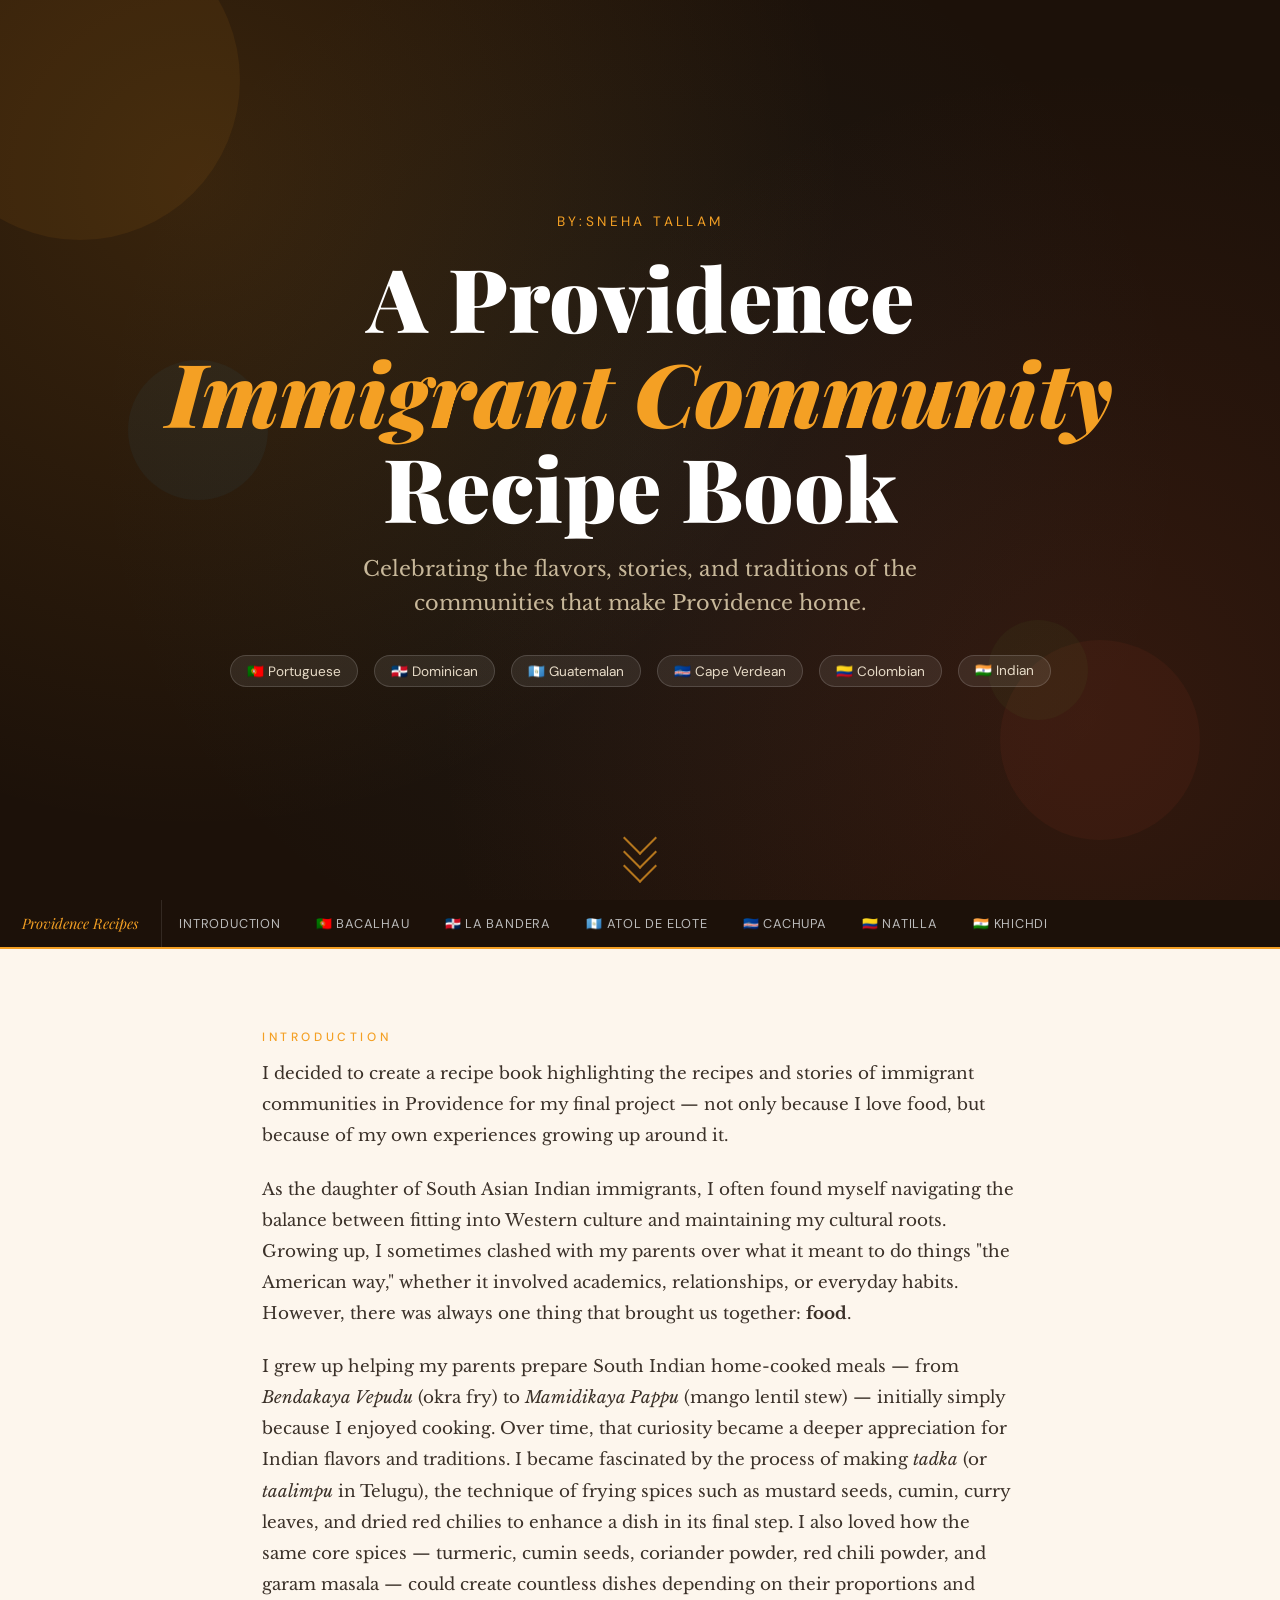
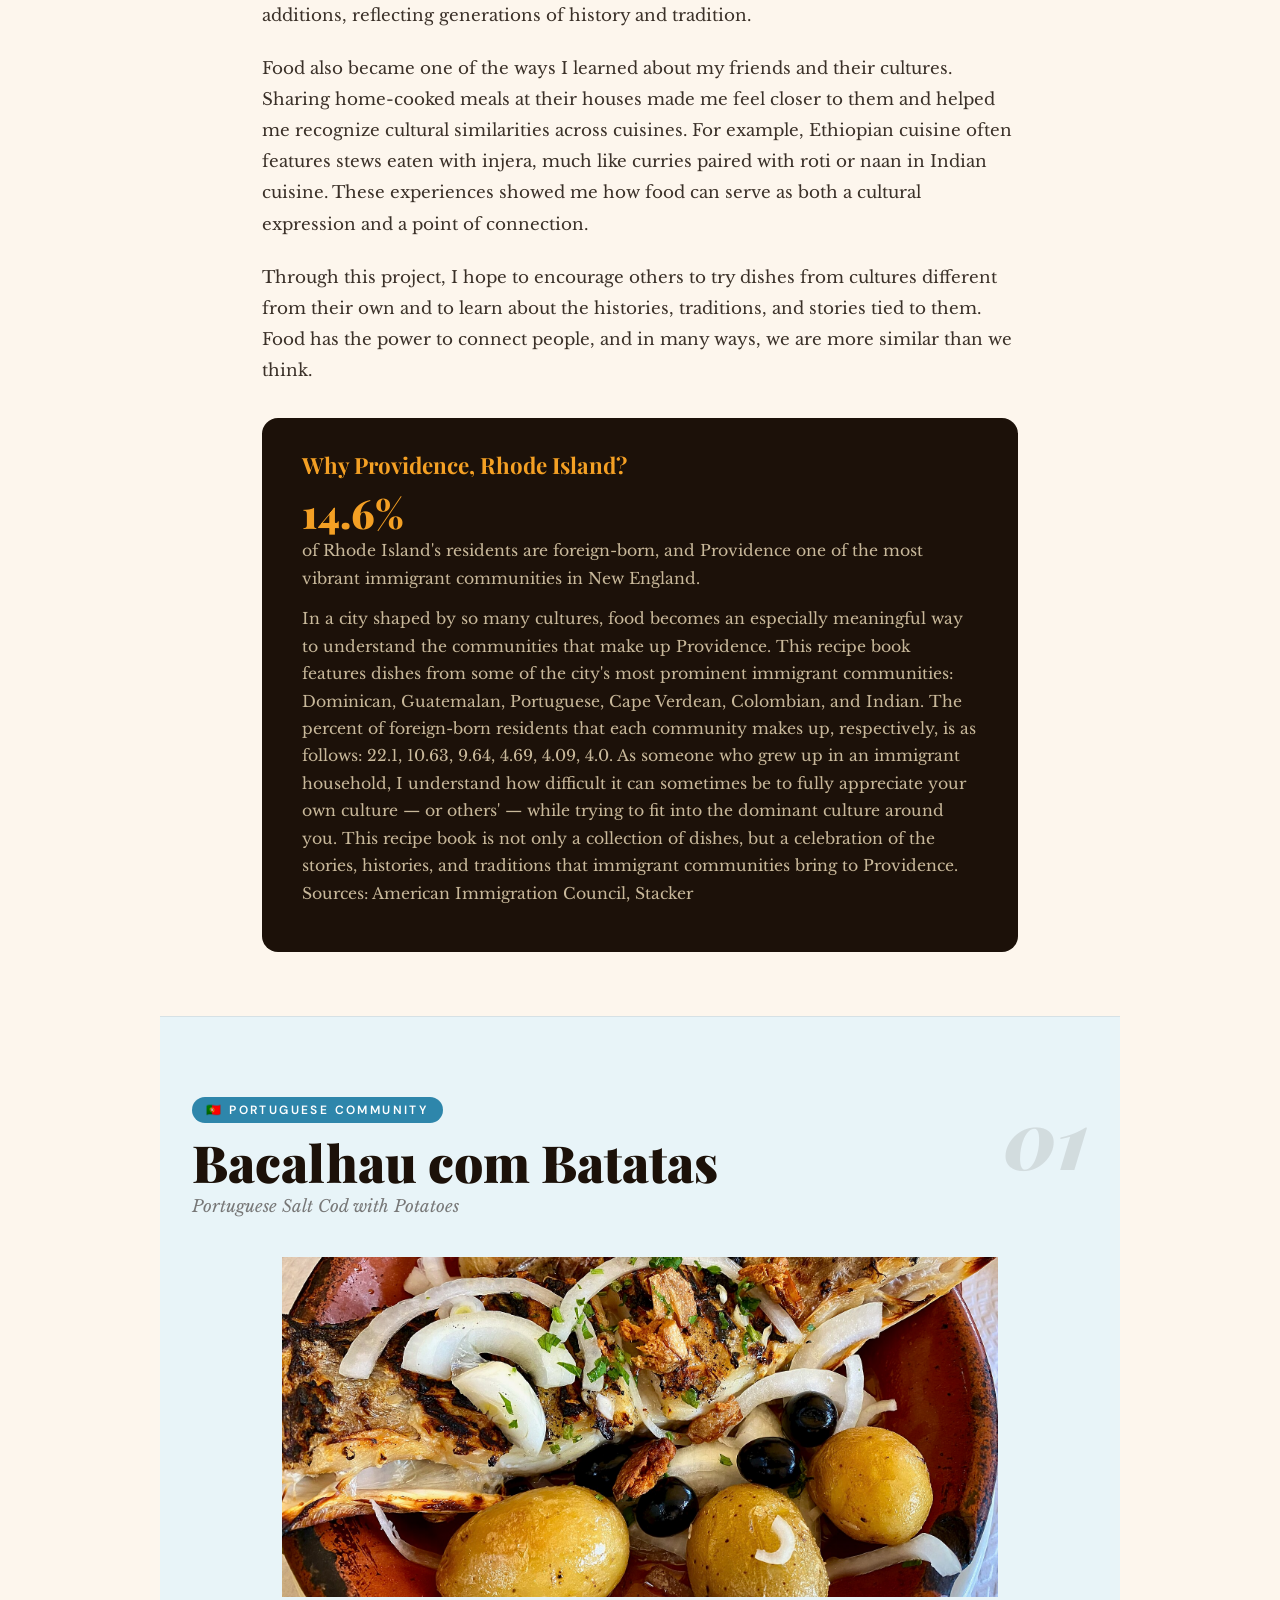
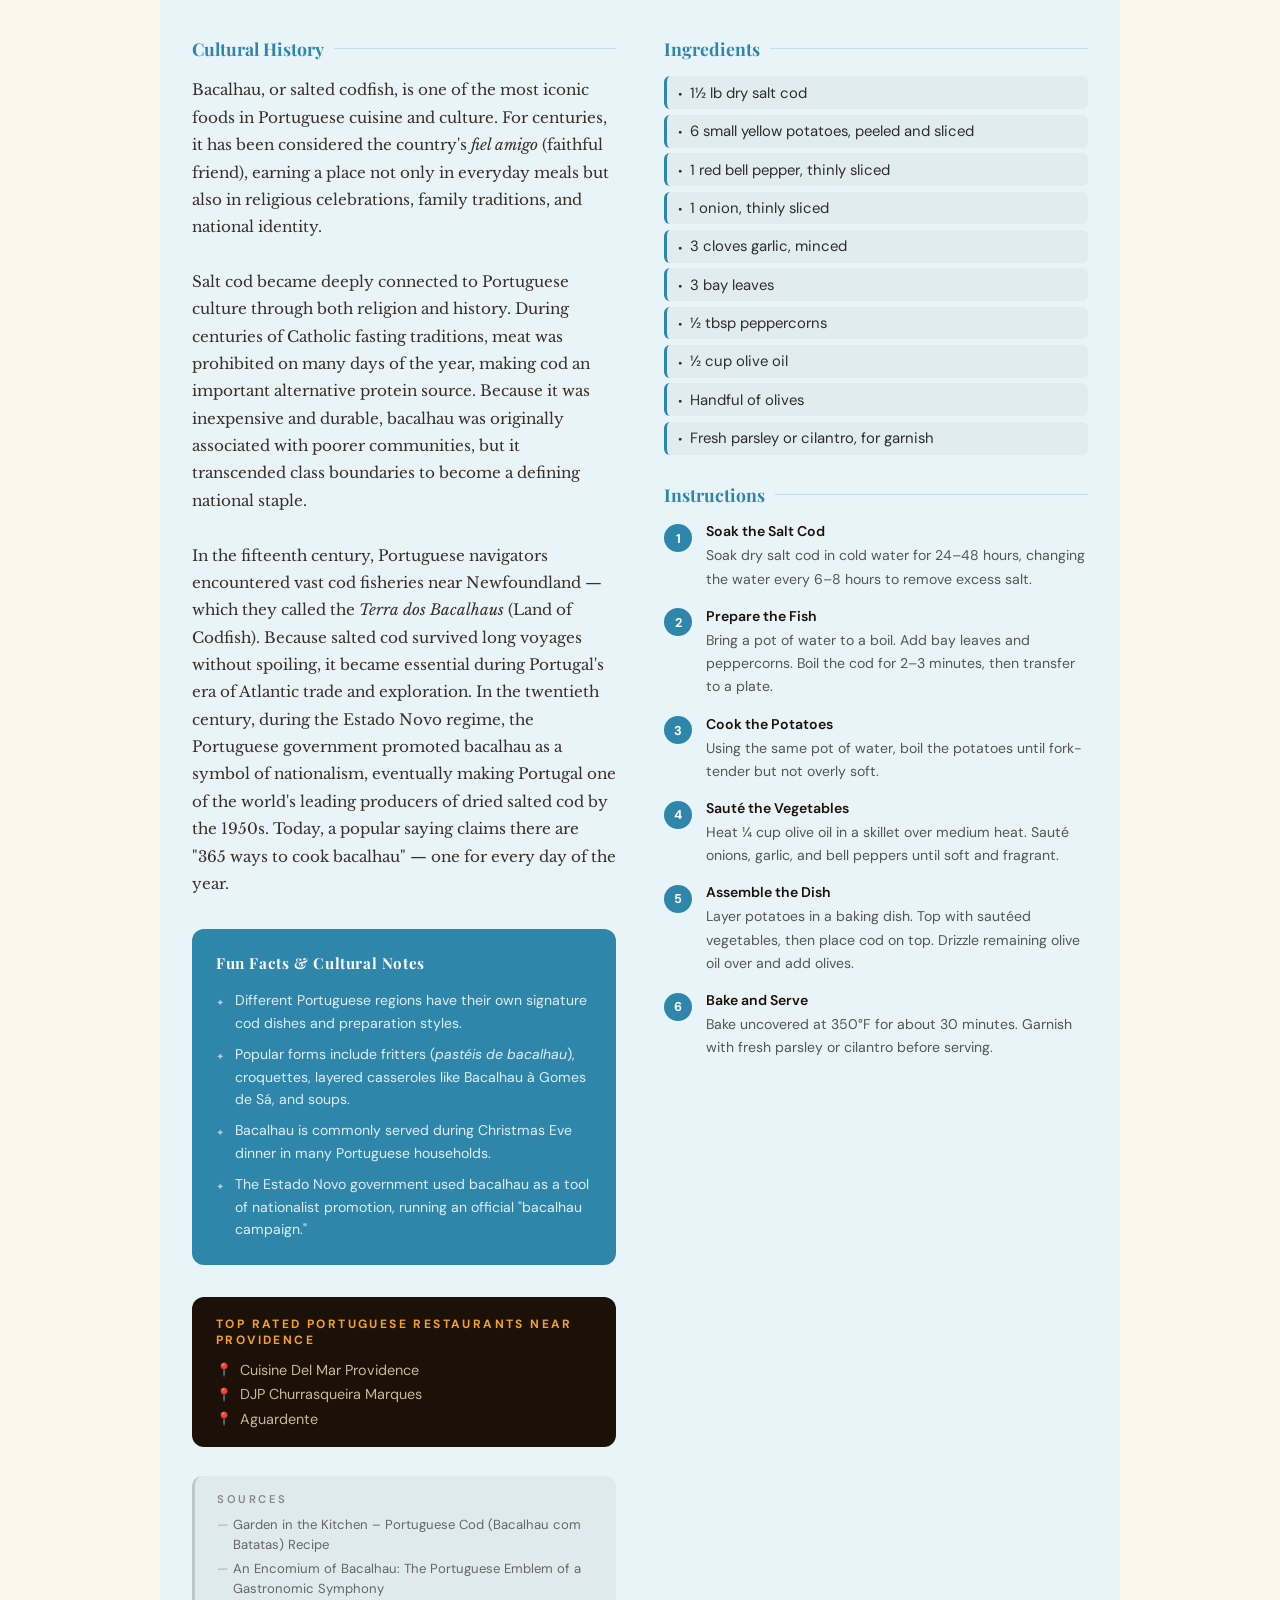
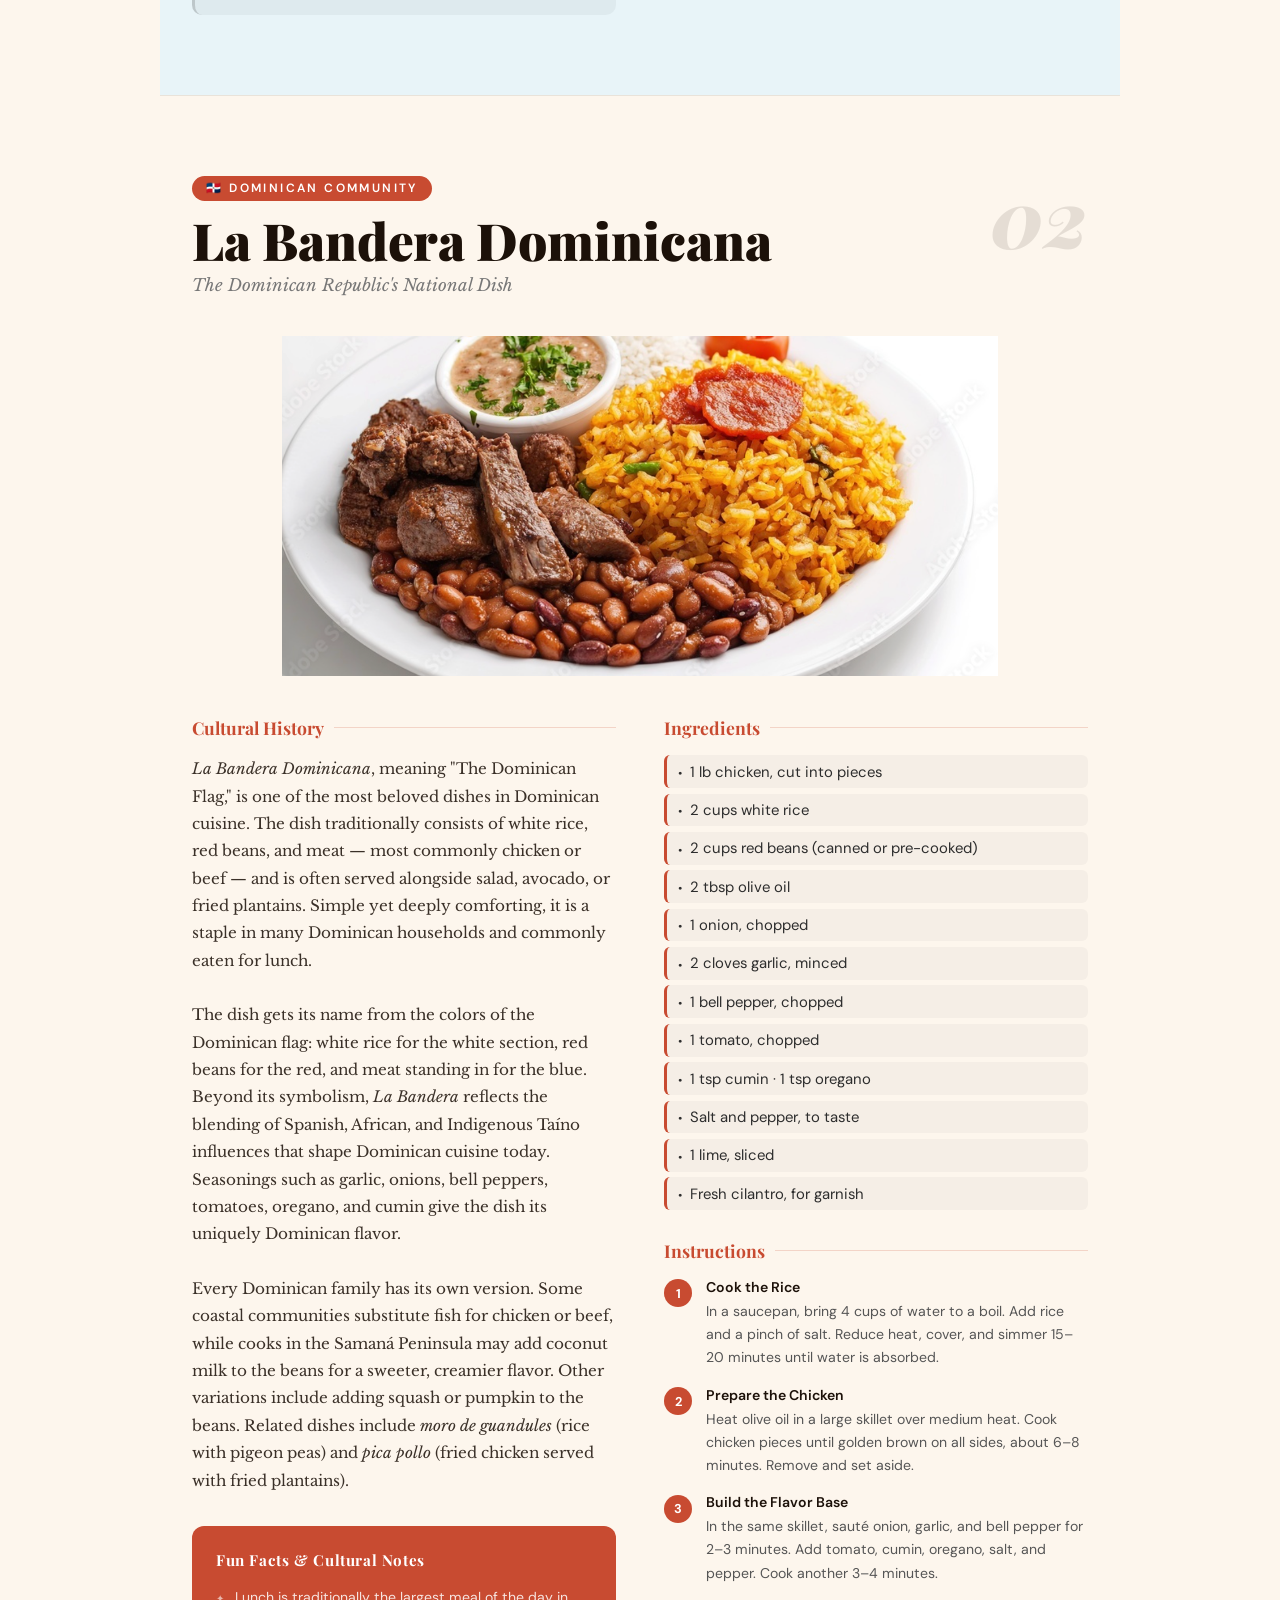
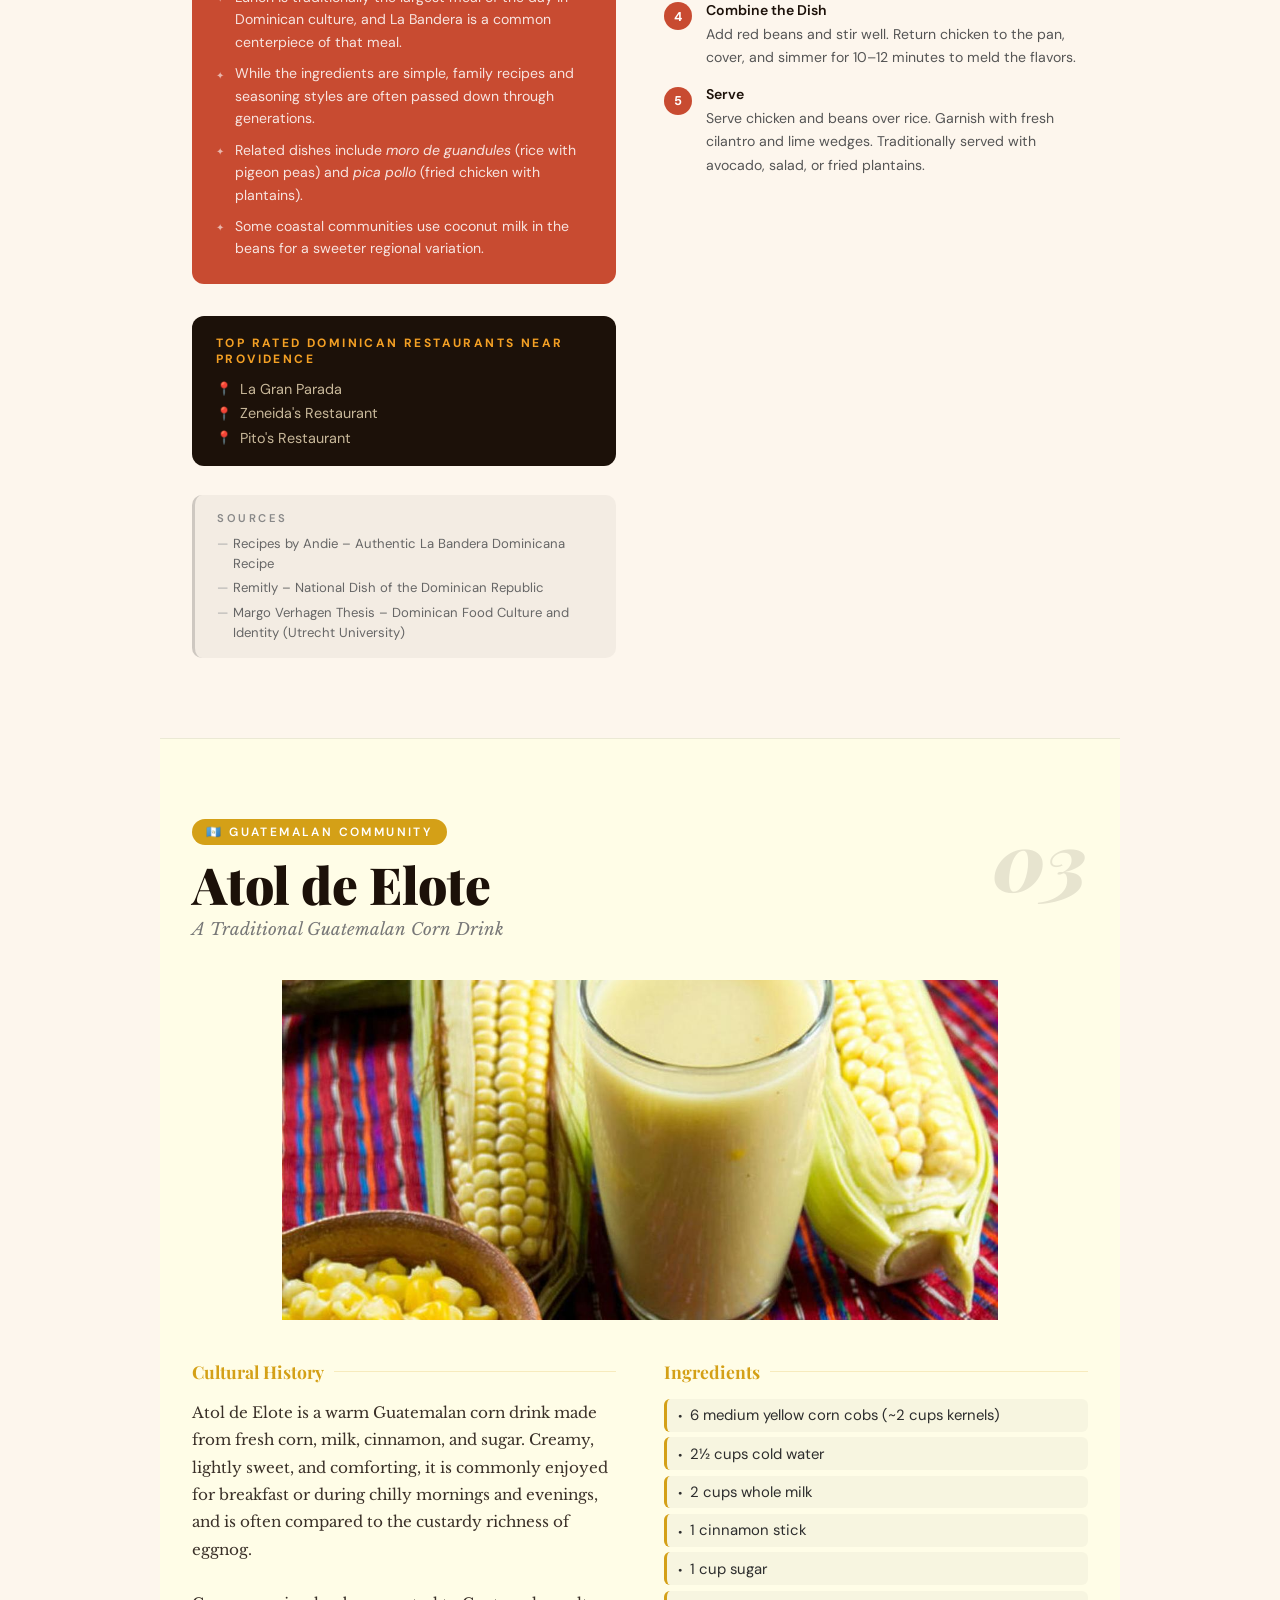
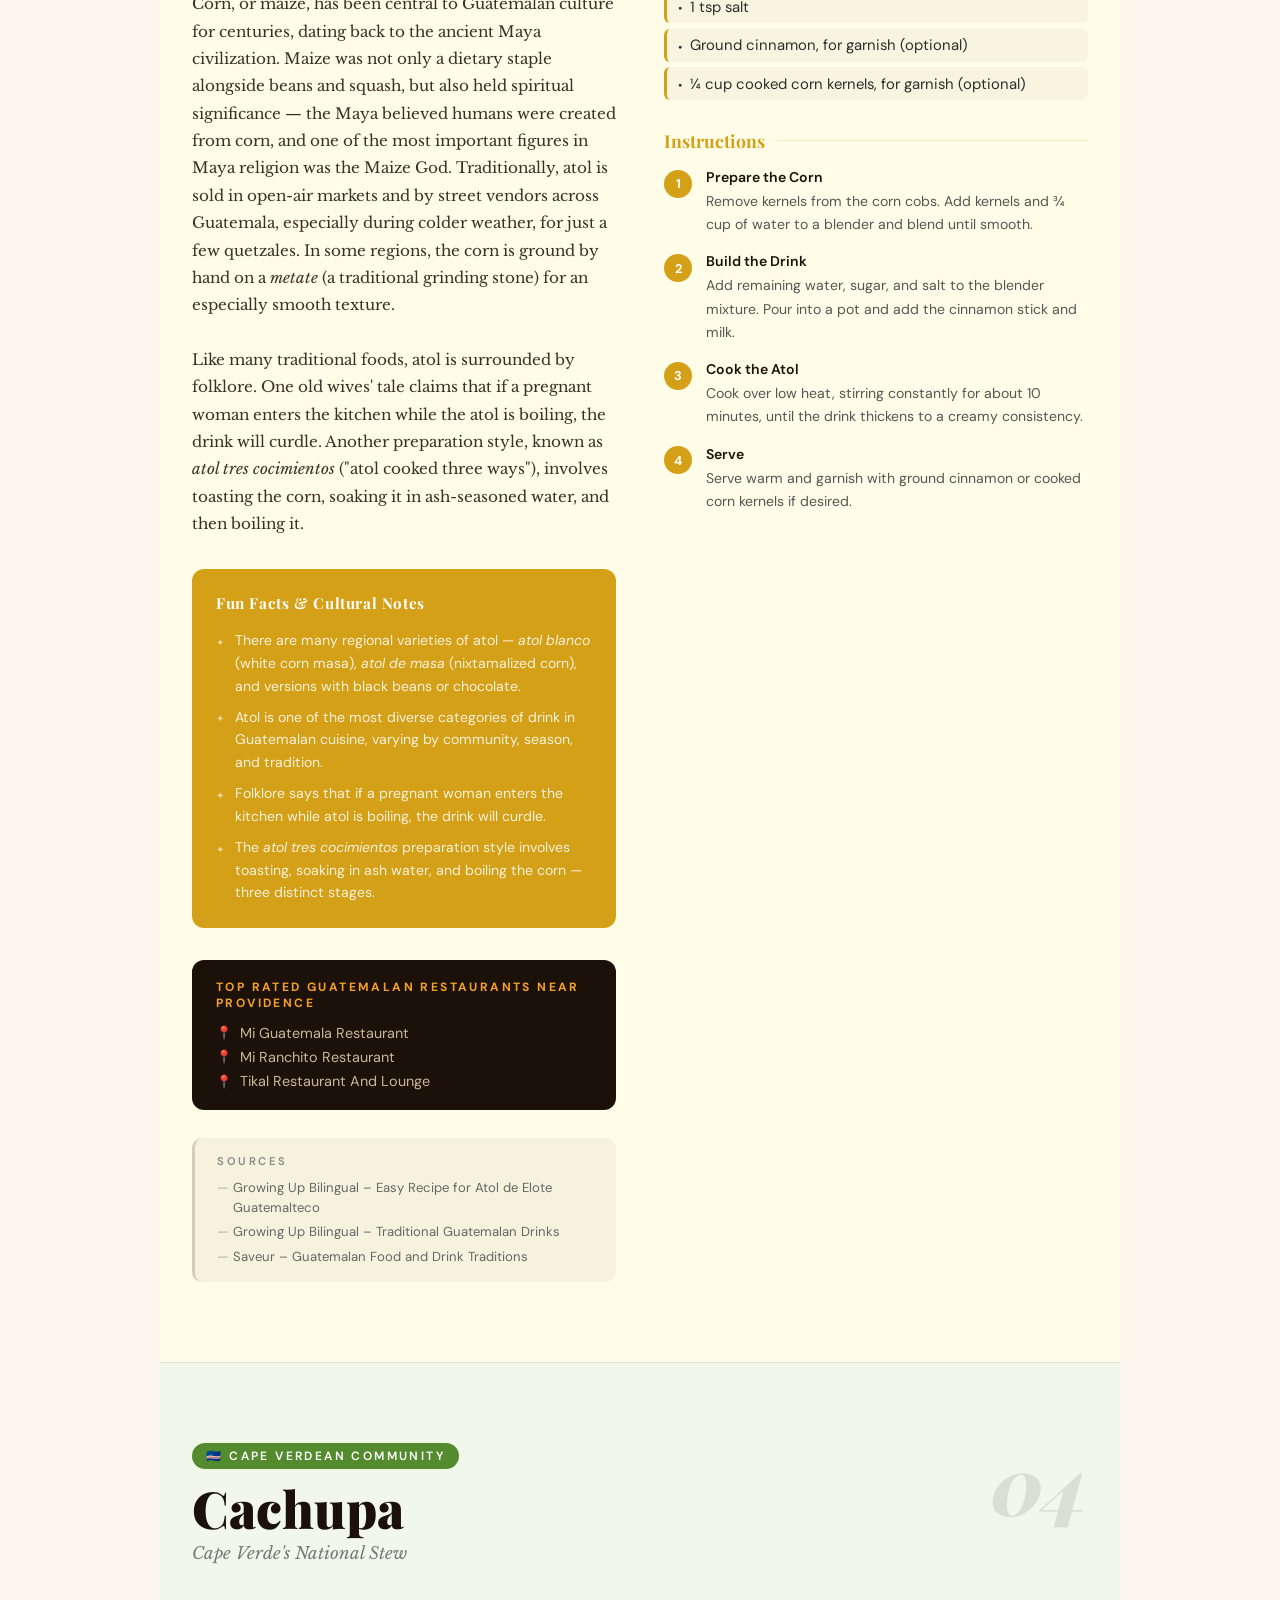
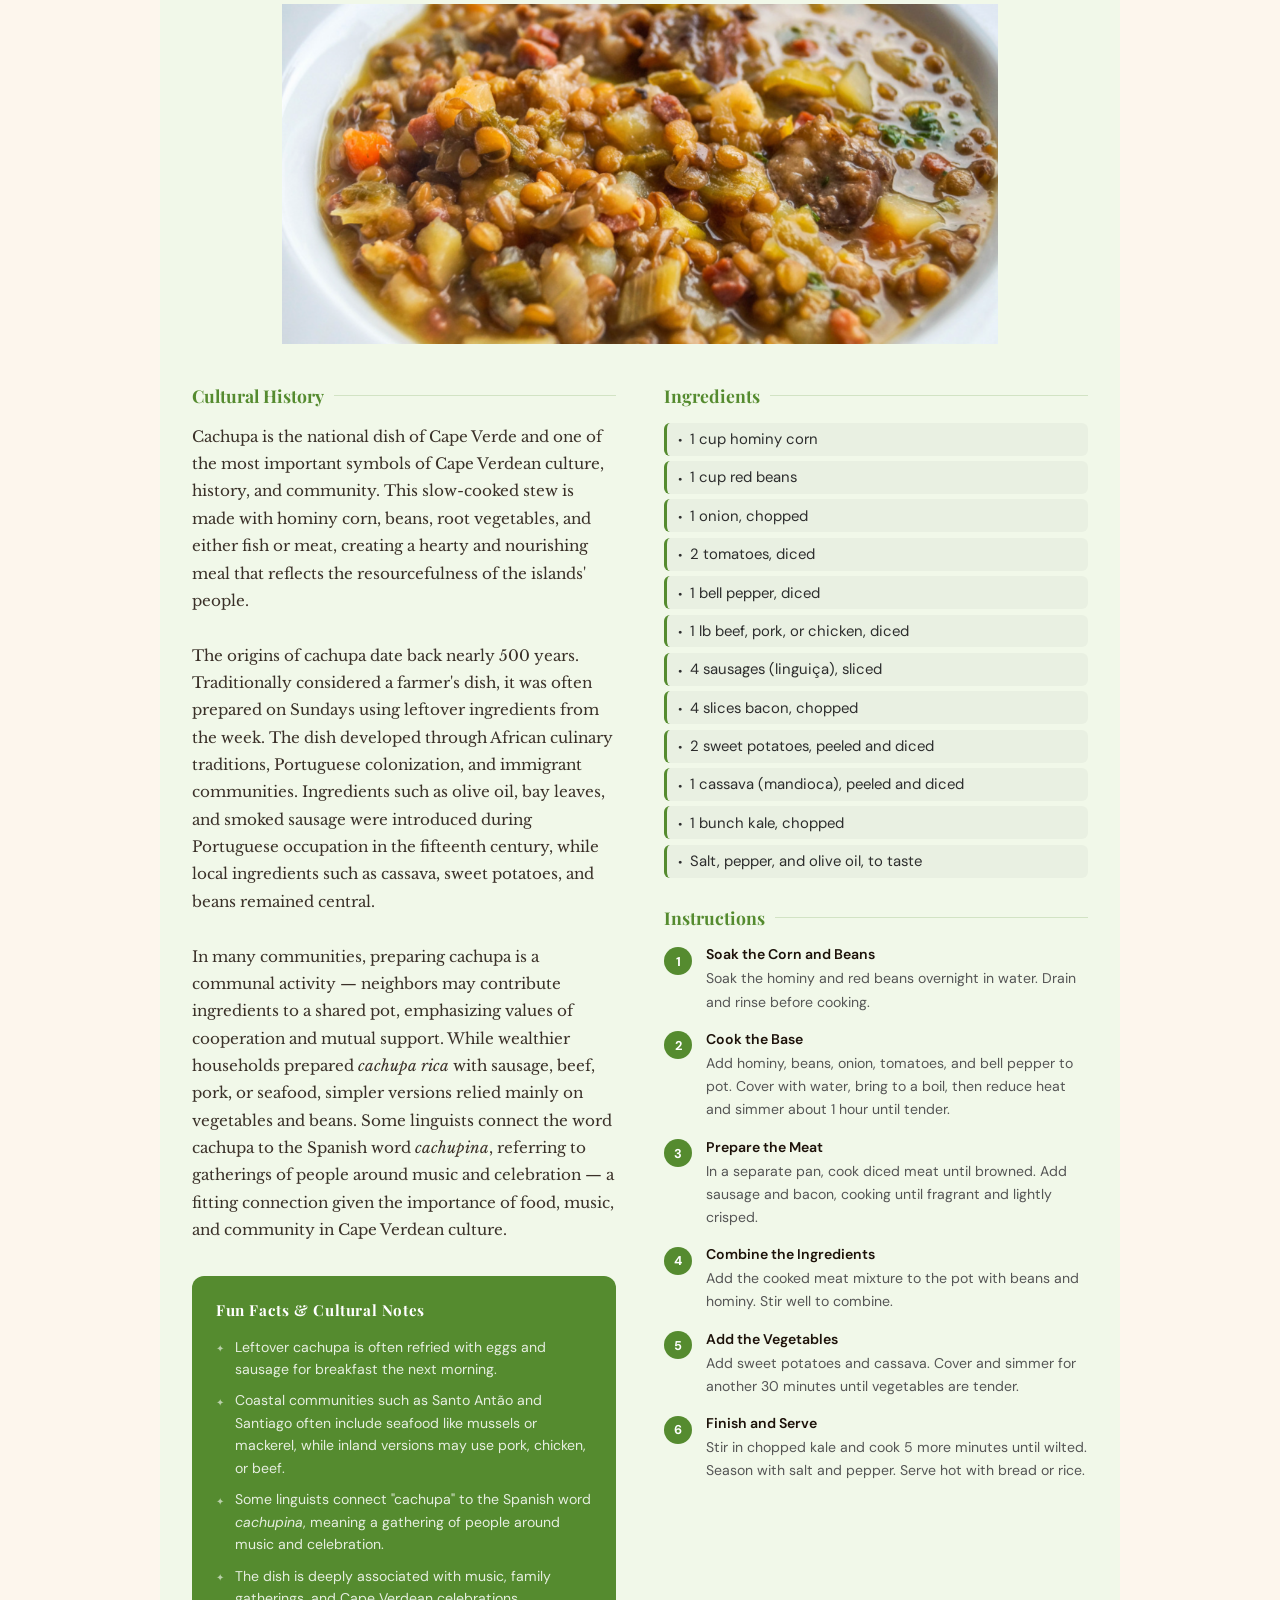
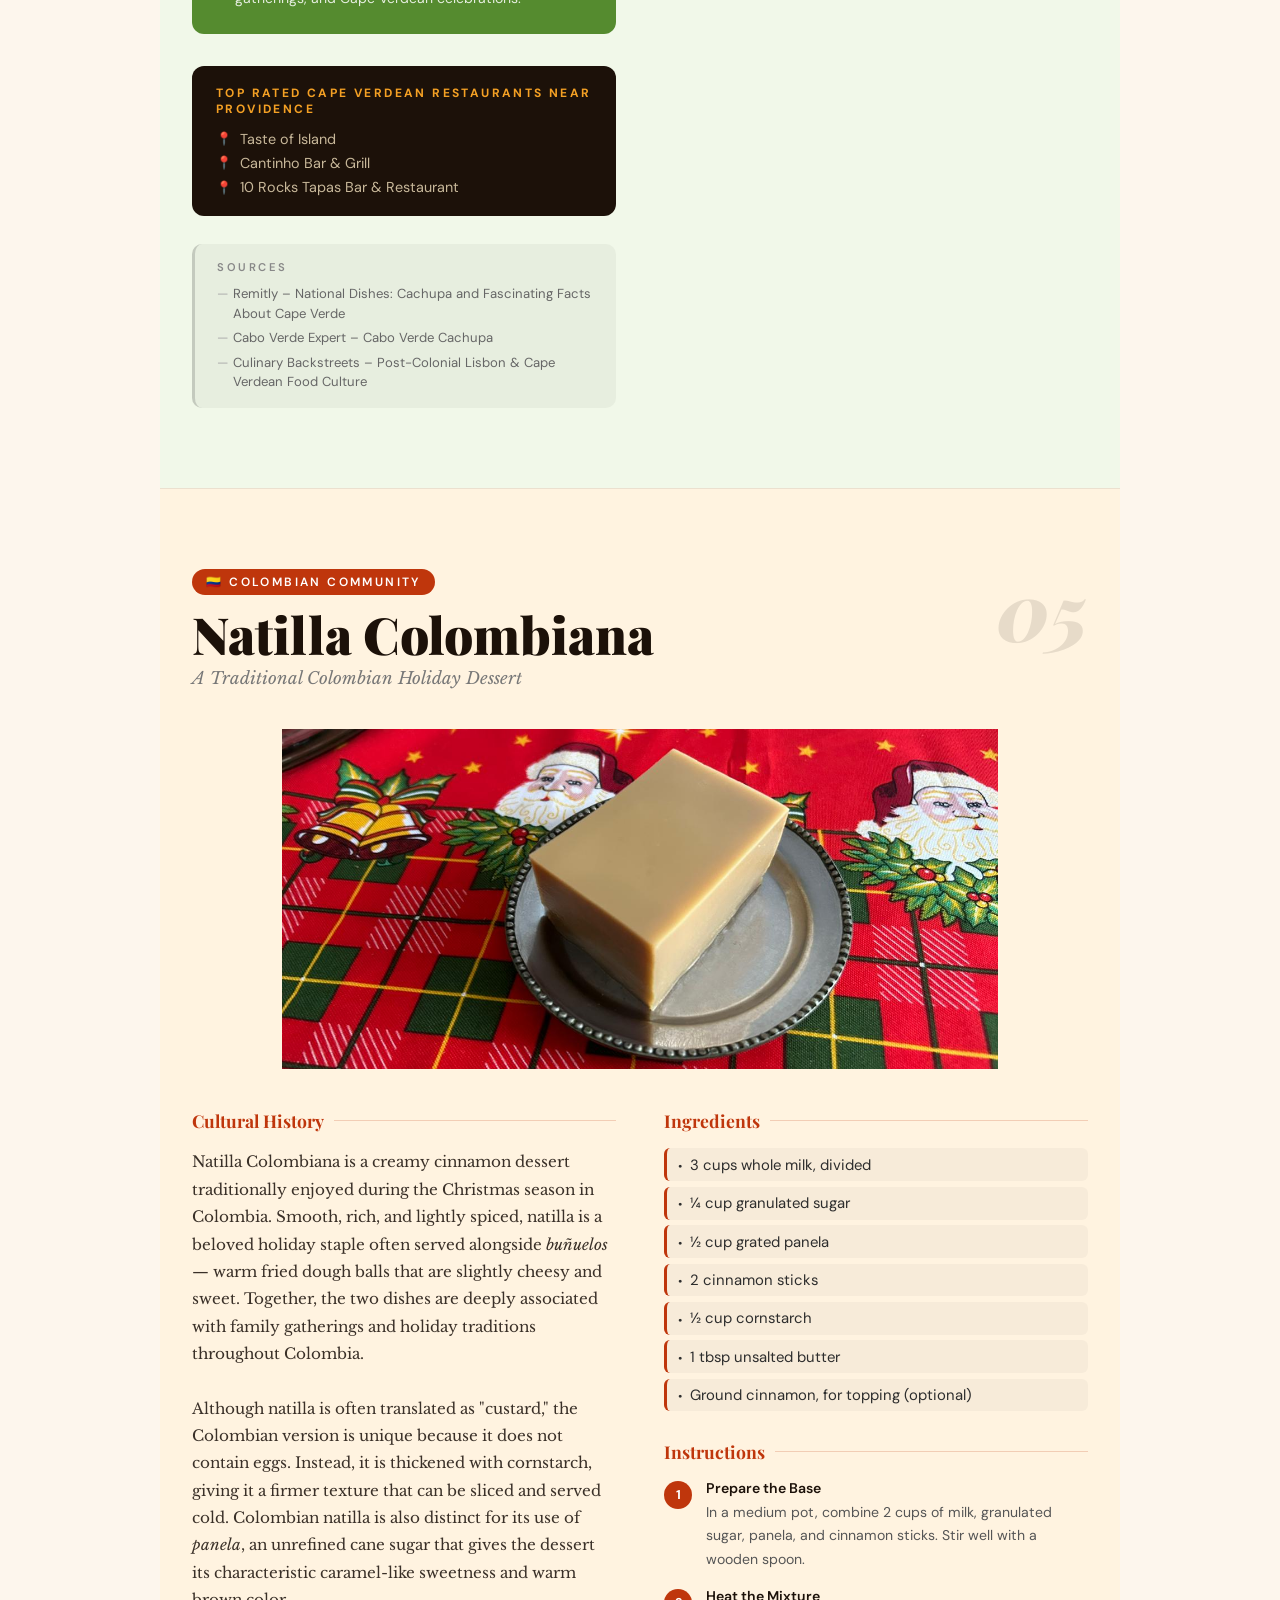
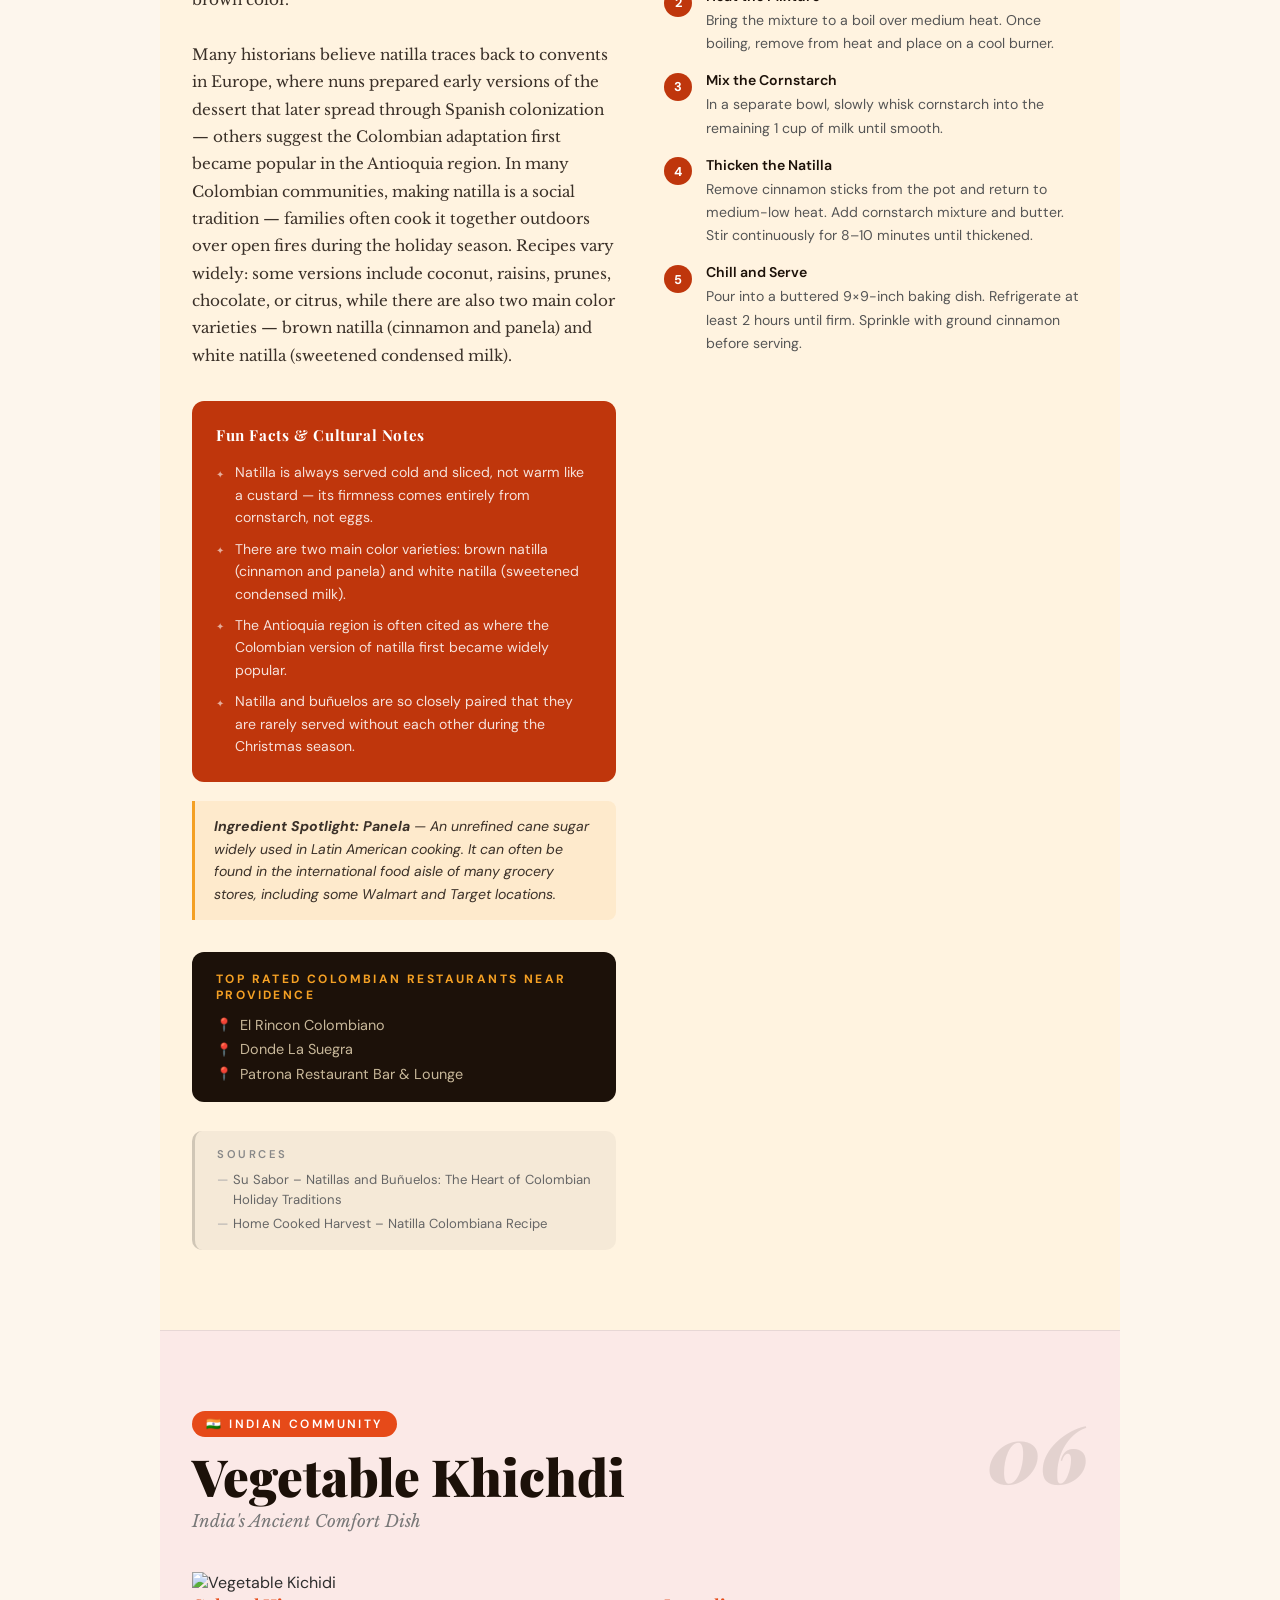
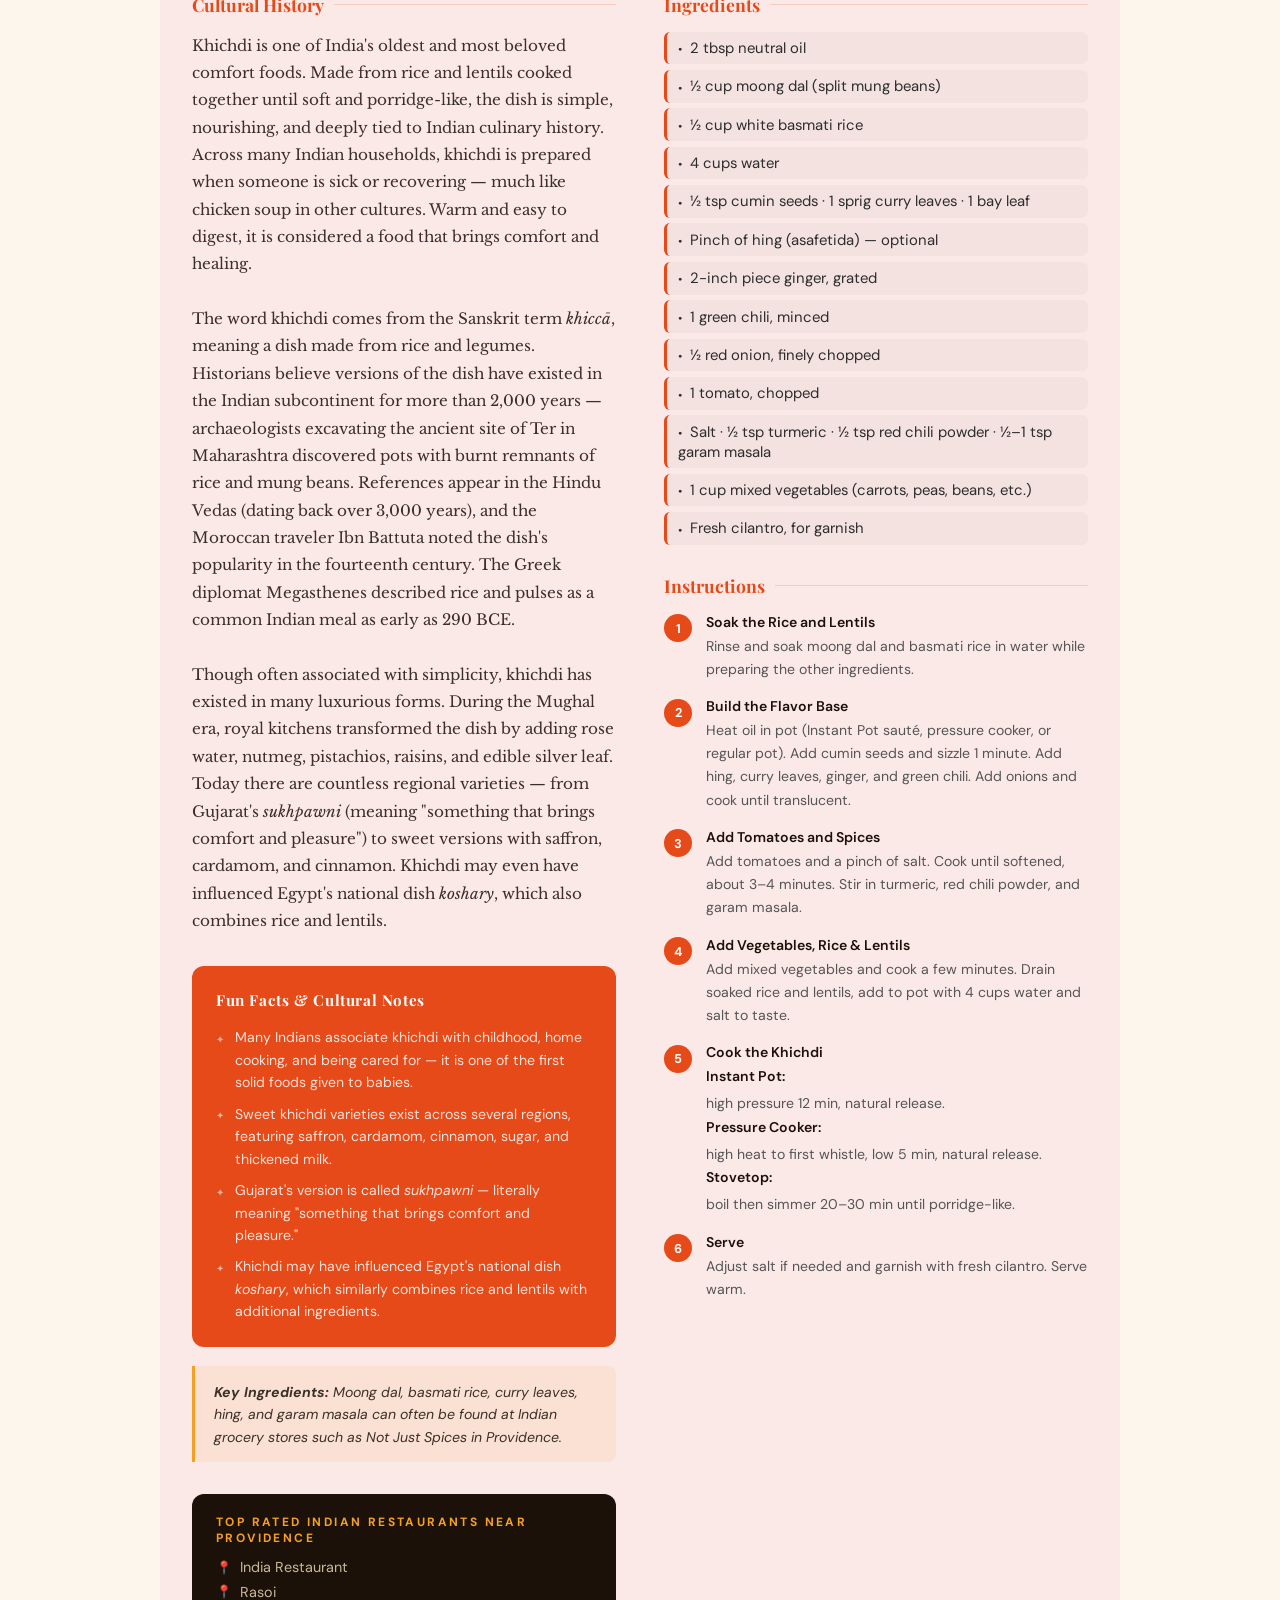
==== recipe_book /index.html @ 8c68168e "index change" ====
<!DOCTYPE html>
<html lang="en">
<head>
<meta charset="UTF-8">
<meta name="viewport" content="width=device-width, initial-scale=1.0">
<title>A Providence Immigrant Community Recipe Book</title>
<link rel="preconnect" href="https://fonts.googleapis.com">
<link rel="preconnect" href="https://fonts.gstatic.com" crossorigin>
<link href="https://fonts.googleapis.com/css2?family=Playfair+Display:ital,wght@0,400;0,700;0,900;1,400;1,700&family=Libre+Baskerville:ital,wght@0,400;0,700;1,400&family=DM+Sans:wght@300;400;500&display=swap" rel="stylesheet">

<style>
:root {
  --saffron:    #F4A024;
  --terra:      #C84B31;
  --teal:       #2E86AB;
  --leaf:       #558B2F;
  --gold:       #E8C547;
  --cream:      #FDF6ED;
  --dark:       #1C1109;
  --charcoal:   #2D2D2D;

  --port-bg:  #E8F4F8; --port-accent: #2E86AB;
  --dom-bg:   #FFF1EC; --dom-accent:  #C84B31;
  --guat-bg:  #FFFDE7; --guat-accent: #D4A017;
  --cape-bg:  #F1F8E9; --cape-accent: #558B2F;
  --col-bg:   #FFF3E0; --col-accent:  #BF360C;
  --ind-bg:   #FBE9E7; --ind-accent:  #E64A19;
}

*, *::before, *::after { box-sizing: border-box; margin: 0; padding: 0; }
html { scroll-behavior: smooth; }
body { font-family: 'DM Sans', sans-serif; background: var(--cream); color: var(--charcoal); overflow-x: hidden; }

/* HERO */
.hero {
  min-height: 100vh;
  background: var(--dark);
  display: flex; flex-direction: column; align-items: center; justify-content: center;
  text-align: center; position: relative; overflow: hidden; padding: 3rem 2rem;
}
.hero-pattern {
  position: absolute; inset: 0;
  background-image:
    radial-gradient(circle at 15% 20%, #F4A02422 0%, transparent 50%),
    radial-gradient(circle at 85% 80%, #C84B3122 0%, transparent 50%),
    radial-gradient(circle at 50% 50%, #2E86AB11 0%, transparent 70%);
}
.hero-orb { position:absolute; border-radius:50%; animation:float 8s ease-in-out infinite; opacity:.07; }
.orb1{width:320px;height:320px;background:var(--saffron);top:-80px;left:-80px;animation-delay:0s;}
.orb2{width:200px;height:200px;background:var(--terra);bottom:60px;right:80px;animation-delay:-3s;}
.orb3{width:140px;height:140px;background:var(--teal);top:40%;left:10%;animation-delay:-6s;}
.orb4{width:100px;height:100px;background:var(--leaf);bottom:20%;right:15%;animation-delay:-2s;}
@keyframes float { 0%,100%{transform:translateY(0) scale(1);} 50%{transform:translateY(-30px) scale(1.05);} }

.hero-eyebrow { font-family:'DM Sans',sans-serif; font-size:.85rem; letter-spacing:.25em; text-transform:uppercase; color:var(--saffron); margin-bottom:1.2rem; opacity:0; animation:fadeUp .8s .2s ease forwards; }
.hero h1 { font-family:'Playfair Display',serif; font-size:clamp(2.8rem,7vw,5.5rem); font-weight:900; line-height:1.08; color:#fff; opacity:0; animation:fadeUp .9s .4s ease forwards; }
.hero h1 em { color:var(--saffron); font-style:italic; }
.hero-subtitle { font-family:'Libre Baskerville',serif; font-size:clamp(1rem,2.2vw,1.3rem); color:#c8b89a; margin-top:1.2rem; max-width:560px; line-height:1.6; opacity:0; animation:fadeUp .9s .6s ease forwards; }
.flags-row { display:flex; gap:1rem; margin-top:2.2rem; flex-wrap:wrap; justify-content:center; opacity:0; animation:fadeUp .9s .8s ease forwards; }
.flag-pill { display:flex; align-items:center; gap:.5rem; background:rgba(255,255,255,.08); border:1px solid rgba(255,255,255,.15); border-radius:100px; padding:.4rem 1rem; font-size:.85rem; color:#e8dcc8; backdrop-filter:blur(6px); cursor:pointer; text-decoration:none; transition:background .2s,border-color .2s,transform .2s; }
.flag-pill:hover { background:rgba(244,160,36,.2); border-color:var(--saffron); transform:translateY(-2px); }
.scroll-cue { position:absolute; bottom:2rem; left:50%; transform:translateX(-50%); opacity:0; animation:fadeIn 1s 1.4s ease forwards; }
.scroll-cue span { display:block; width:24px;height:24px; border-right:2px solid var(--saffron); border-bottom:2px solid var(--saffron); transform:rotate(45deg); margin:-10px auto; animation:scrollPulse 1.4s infinite; }
.scroll-cue span:nth-child(2){animation-delay:.2s;} .scroll-cue span:nth-child(3){animation-delay:.4s;}
@keyframes scrollPulse { 0%{opacity:0;transform:rotate(45deg) translate(-4px,-4px);}50%{opacity:1;}100%{opacity:0;transform:rotate(45deg) translate(4px,4px);} }
@keyframes fadeUp { from{opacity:0;transform:translateY(24px);} to{opacity:1;transform:translateY(0);} }
@keyframes fadeIn { to{opacity:.7;} }

/* NAV */
nav { position:sticky; top:0; z-index:100; background:var(--dark); border-bottom:2px solid var(--saffron); display:flex; align-items:center; overflow-x:auto; scrollbar-width:none; }
nav::-webkit-scrollbar{display:none;}
.nav-logo { font-family:'Playfair Display',serif; font-size:.9rem; color:var(--saffron); padding:.85rem 1.4rem; white-space:nowrap; border-right:1px solid rgba(255,255,255,.1); font-style:italic; }
.nav-links { display:flex; list-style:none; }
.nav-links a { display:block; padding:.85rem 1.1rem; font-size:.8rem; letter-spacing:.06em; text-transform:uppercase; color:#bbb; text-decoration:none; white-space:nowrap; transition:color .2s,background .2s; }
.nav-links a:hover { color:#fff; background:rgba(255,255,255,.06); }
.nav-links a[data-accent="port"]:hover{color:var(--port-accent);}
.nav-links a[data-accent="dom"]:hover{color:var(--dom-accent);}
.nav-links a[data-accent="guat"]:hover{color:var(--guat-accent);}
.nav-links a[data-accent="cape"]:hover{color:var(--cape-accent);}
.nav-links a[data-accent="col"]:hover{color:var(--col-accent);}
.nav-links a[data-accent="ind"]:hover{color:var(--ind-accent);}

/* INTRO */
.intro-section { max-width:820px; margin:0 auto; padding:5rem 2rem 4rem; }
.section-label { font-size:.75rem; letter-spacing:.3em; text-transform:uppercase; color:var(--saffron); font-weight:500; margin-bottom:.8rem; }
.intro-section h2 { font-family:'Playfair Display',serif; font-size:clamp(2rem,4vw,3rem); font-weight:900; color:var(--dark); line-height:1.15; margin-bottom:2rem; }
.intro-section h2 em { color:var(--terra); font-style:italic; }
.intro-body p { font-family:'Libre Baskerville',serif; font-size:1.05rem; line-height:1.85; color:#3a3028; margin-bottom:1.4rem; }
.providence-box { background:var(--dark); color:#e8dcc8; border-radius:16px; padding:2rem 2.5rem; margin-top:2rem; }
.providence-box h3 { font-family:'Playfair Display',serif; font-size:1.4rem; color:var(--saffron); margin-bottom:.8rem; }
.providence-box p { font-family:'Libre Baskerville',serif; font-size:.98rem; line-height:1.75; color:#c8b89a; margin-bottom:.8rem; }
.stat-highlight { display:inline-block; font-family:'Playfair Display',serif; font-size:2.5rem; font-weight:900; color:var(--saffron); line-height:1; }
.communities-strip { display:grid; grid-template-columns:repeat(6,1fr); gap:0; margin:3rem 0 0; border-radius:12px; overflow:hidden; }
.comm-cell { padding:1.2rem .5rem; text-align:center; font-size:.75rem; font-weight:500; letter-spacing:.04em; color:#fff; display:flex; flex-direction:column; align-items:center; gap:.4rem; cursor:pointer; text-decoration:none; transition:transform .2s,filter .2s; }
.comm-cell:hover{transform:scaleY(1.05);filter:brightness(1.1);}
.comm-cell .emoji{font-size:1.6rem;}
.comm-cell:nth-child(1){background:var(--port-accent);}
.comm-cell:nth-child(2){background:var(--dom-accent);}
.comm-cell:nth-child(3){background:var(--guat-accent);}
.comm-cell:nth-child(4){background:var(--cape-accent);}
.comm-cell:nth-child(5){background:var(--col-accent);}
.comm-cell:nth-child(6){background:var(--ind-accent);}

/* RECIPE SECTIONS */
.recipe-section { max-width:960px; margin:0 auto; padding:5rem 2rem; border-top:1px solid rgba(0,0,0,.08); }
.recipe-header { display:grid; grid-template-columns:1fr auto; align-items:start; gap:1rem; margin-bottom:2.5rem; }
.recipe-num { font-family:'Playfair Display',serif; font-size:5rem; font-weight:900; line-height:1; opacity:.1; color:var(--dark); font-style:italic; }
.recipe-flag-badge { font-size:.75rem; letter-spacing:.2em; text-transform:uppercase; font-weight:600; padding:.3rem .9rem; border-radius:100px; color:#fff; display:inline-block; margin-bottom:.7rem; }
.recipe-title { font-family:'Playfair Display',serif; font-size:clamp(2rem,4.5vw,3.2rem); font-weight:900; line-height:1.1; color:var(--dark); }
.recipe-subtitle { font-family:'Libre Baskerville',serif; font-style:italic; font-size:1.05rem; color:#777; margin-top:.4rem; }
.recipe-img-area { width:100%; height:340px; border-radius:16px; overflow:hidden; margin-bottom:2.5rem; position:relative; display:flex; align-items:center; justify-content:center; }
.recipe-img-placeholder { width:100%; height:100%; display:flex; flex-direction:column; align-items:center; justify-content:center; gap:.8rem; }
.recipe-img-placeholder .dish-emoji{font-size:5rem;}
.recipe-img-placeholder .dish-label { font-family:'Playfair Display',serif; font-size:1.1rem; font-style:italic; color:rgba(255,255,255,.6); }
.recipe-body { display:grid; grid-template-columns:1fr 1fr; gap:3rem; align-items:start; }

.history-col h3, .recipe-col h3 { font-family:'Playfair Display',serif; font-size:1.1rem; font-weight:700; color:var(--dark); margin-bottom:1rem; display:flex; align-items:center; gap:.6rem; }
.history-col h3::after, .recipe-col h3::after { content:''; flex:1; height:1px; background:currentColor; opacity:.2; }
.history-text { font-family:'Libre Baskerville',serif; font-size:.95rem; line-height:1.8; color:#3a3028; }

.ingredients-list { list-style:none; display:flex; flex-direction:column; gap:.35rem; margin-bottom:1.8rem; }
.ingredients-list li { font-size:.93rem; padding:.4rem .7rem; border-radius:6px; background:rgba(0,0,0,.03); border-left:3px solid transparent; transition:background .15s; }
.ingredients-list li::before { content:'·'; margin-right:.5rem; font-weight:700; font-size:1.1rem; line-height:0; vertical-align:middle; }

.steps-list { list-style:none; display:flex; flex-direction:column; gap:1rem; }
.step-item { display:grid; grid-template-columns:auto 1fr; gap:.9rem; align-items:start; }
.step-num { width:28px;height:28px; border-radius:50%; display:flex; align-items:center; justify-content:center; font-size:.8rem; font-weight:700; color:#fff; flex-shrink:0; margin-top:.1rem; }
.step-content strong { display:block; font-size:.88rem; font-weight:600; margin-bottom:.25rem; color:var(--dark); }
.step-content p { font-size:.88rem; line-height:1.65; color:#555; }

.facts-box { border-radius:12px; padding:1.5rem; margin-top:2rem; }
.facts-box h4 { font-family:'Playfair Display',serif; font-size:.95rem; font-weight:700; color:#fff; margin-bottom:1rem; letter-spacing:.04em; }
.facts-list { list-style:none; display:flex; flex-direction:column; gap:.55rem; }
.facts-list li { font-size:.88rem; line-height:1.6; color:rgba(255,255,255,.85); padding-left:1.2rem; position:relative; }
.facts-list li::before { content:'✦'; position:absolute; left:0; font-size:.6rem; top:.35rem; opacity:.7; }

.where-box { margin-top:2rem; padding:1.2rem 1.5rem; background:var(--dark); border-radius:12px; }
.where-box h4 { font-size:.75rem; letter-spacing:.2em; text-transform:uppercase; color:var(--saffron); margin-bottom:.8rem; }
.where-list { list-style:none; display:flex; flex-direction:column; gap:.4rem; }
.where-list li { font-size:.9rem; color:#c8b89a; display:flex; align-items:center; gap:.5rem; }
.where-list li::before{content:'📍';font-size:.8rem;}

.extra-note { margin-top:1.2rem; padding:.9rem 1.2rem; background:rgba(244,160,36,.1); border-left:3px solid var(--saffron); border-radius:0 8px 8px 0; font-size:.88rem; color:#3a3028; font-style:italic; line-height:1.6; }

/* SOURCES */
.sources-box { margin-top:1.8rem; padding:1rem 1.4rem; background:rgba(0,0,0,.04); border-radius:10px; border-left:3px solid rgba(0,0,0,.15); }
.sources-box h4 { font-size:.7rem; letter-spacing:.22em; text-transform:uppercase; color:#888; margin-bottom:.6rem; font-weight:600; }
.sources-list { list-style:none; display:flex; flex-direction:column; gap:.3rem; }
.sources-list li { font-size:.82rem; color:#666; line-height:1.5; padding-left:1rem; position:relative; }
.sources-list li::before { content:'—'; position:absolute; left:0; color:#aaa; }

/* FOOTER */
footer { background:var(--dark); color:#8a7a6a; text-align:center; padding:3rem 2rem; }
footer .footer-title { font-family:'Playfair Display',serif; font-size:1.5rem; color:var(--saffron); margin-bottom:.5rem; font-style:italic; }
footer p { font-size:.85rem; line-height:1.7; max-width:480px; margin:0 auto; }
footer .footer-flags { font-size:1.8rem; letter-spacing:.3rem; margin:1.2rem 0; }

/* REVEAL */
.reveal { opacity:0; transform:translateY(40px); transition:opacity .7s ease,transform .7s ease; }
.reveal.visible { opacity:1; transform:none; }

@media(max-width:700px){
  .recipe-body{grid-template-columns:1fr;}
  .communities-strip{grid-template-columns:repeat(3,1fr);}
  .recipe-header{grid-template-columns:1fr;}
  .recipe-num{display:none;}
}
</style>
</head>
<body>

<!-- HERO -->
<section class="hero" id="top">
  <div class="hero-pattern"></div>
  <div class="orb1 hero-orb"></div><div class="orb2 hero-orb"></div>
  <div class="orb3 hero-orb"></div><div class="orb4 hero-orb"></div>
  <p class="hero-eyebrow">By:Sneha Tallam</p>
  <h1>A Providence<br><em>Immigrant Community</em><br>Recipe Book</h1>
  <p class="hero-subtitle">Celebrating the flavors, stories, and traditions of the communities that make Providence home.</p>
  <div class="flags-row">
    <a href="#bacalhau" class="flag-pill">🇵🇹 Portuguese</a>
    <a href="#bandera"  class="flag-pill">🇩🇴 Dominican</a>
    <a href="#atol"     class="flag-pill">🇬🇹 Guatemalan</a>
    <a href="#cachupa"  class="flag-pill">🇨🇻 Cape Verdean</a>
    <a href="#natilla"  class="flag-pill">🇨🇴 Colombian</a>
    <a href="#khichdi"  class="flag-pill">🇮🇳 Indian</a>
  </div>
  <div class="scroll-cue" aria-hidden="true"><span></span><span></span><span></span></div>
</section>

<!-- NAV -->
<nav>
  <div class="nav-logo">Providence Recipes</div>
  <ul class="nav-links">
    <li><a href="#intro">Introduction</a></li>
    <li><a href="#bacalhau" data-accent="port">🇵🇹 Bacalhau</a></li>
    <li><a href="#bandera"  data-accent="dom">🇩🇴 La Bandera</a></li>
    <li><a href="#atol"     data-accent="guat">🇬🇹 Atol de Elote</a></li>
    <li><a href="#cachupa"  data-accent="cape">🇨🇻 Cachupa</a></li>
    <li><a href="#natilla"  data-accent="col">🇨🇴 Natilla</a></li>
    <li><a href="#khichdi"  data-accent="ind">🇮🇳 Khichdi</a></li>
  </ul>
</nav>

<!-- INTRODUCTION -->
<section class="intro-section reveal" id="intro">
  <p class="section-label">Introduction</p>
  <div class="intro-body">
    <p>I decided to create a recipe book highlighting the recipes and stories of immigrant communities in Providence for my final project — not only because I love food, but because of my own experiences growing up around it.</p>
    <p>As the daughter of South Asian Indian immigrants, I often found myself navigating the balance between fitting into Western culture and maintaining my cultural roots. Growing up, I sometimes clashed with my parents over what it meant to do things "the American way," whether it involved academics, relationships, or everyday habits. However, there was always one thing that brought us together: <strong>food</strong>.</p>
    <p>I grew up helping my parents prepare South Indian home-cooked meals — from <em>Bendakaya Vepudu</em> (okra fry) to <em>Mamidikaya Pappu</em> (mango lentil stew) — initially simply because I enjoyed cooking. Over time, that curiosity became a deeper appreciation for Indian flavors and traditions. I became fascinated by the process of making <em>tadka</em> (or <em>taalimpu</em> in Telugu), the technique of frying spices such as mustard seeds, cumin, curry leaves, and dried red chilies to enhance a dish in its final step. I also loved how the same core spices — turmeric, cumin seeds, coriander powder, red chili powder, and garam masala — could create countless dishes depending on their proportions and additions, reflecting generations of history and tradition.</p>
    <p>Food also became one of the ways I learned about my friends and their cultures. Sharing home-cooked meals at their houses made me feel closer to them and helped me recognize cultural similarities across cuisines. For example, Ethiopian cuisine often features stews eaten with injera, much like curries paired with roti or naan in Indian cuisine. These experiences showed me how food can serve as both a cultural expression and a point of connection.</p>
    <p>Through this project, I hope to encourage others to try dishes from cultures different from their own and to learn about the histories, traditions, and stories tied to them. Food has the power to connect people, and in many ways, we are more similar than we think.</p>
    <div class="providence-box">
      <h3>Why Providence, Rhode Island?</h3>
      <p><span class="stat-highlight">14.6%</span><br>of Rhode Island's residents are foreign-born, and Providence one of the most vibrant immigrant communities in New England.</p>
      <p>In a city shaped by so many cultures, food becomes an especially meaningful way to understand the communities that make up Providence. This recipe book features dishes from some of the city's most prominent immigrant communities: Dominican, Guatemalan, Portuguese, Cape Verdean, Colombian, and Indian. The percent of foreign-born residents that each community makes up, respectively, is as follows: 22.1, 10.63, 9.64, 4.69, 4.09, 4.0. 
        As someone who grew up in an immigrant household, I understand how difficult it can sometimes be to fully appreciate your own culture — or others' — while trying to fit into the dominant culture around you. This recipe book is not only a collection of dishes, but a celebration of the stories, histories, and traditions that immigrant communities bring to Providence.
        
        Sources: American Immigration Council, Stacker 
      </p>
</section>

<!-- RECIPE 1 · BACALHAU -->
<section class="recipe-section reveal" id="bacalhau" style="background:var(--port-bg);">
  <div class="recipe-header">
    <div>
      <span class="recipe-flag-badge" style="background:var(--port-accent);">🇵🇹 Portuguese Community</span>
      <h2 class="recipe-title">Bacalhau com Batatas</h2>
      <p class="recipe-subtitle">Portuguese Salt Cod with Potatoes</p>
    </div>
    <div class="recipe-num">01</div>
  </div>
  <div class="recipe-img-area">
    <img src="images/Bacalhau.jpg" alt="Bacalhau com Batatas" style="width: 80%; height:100%; object-fit:cover;">
  </div>
  <div class="recipe-body">
    <div class="history-col">
      <h3 style="color:var(--port-accent);">Cultural History</h3>
      <p class="history-text">Bacalhau, or salted codfish, is one of the most iconic foods in Portuguese cuisine and culture. For centuries, it has been considered the country's <em>fiel amigo</em> (faithful friend), earning a place not only in everyday meals but also in religious celebrations, family traditions, and national identity.<br><br>
      Salt cod became deeply connected to Portuguese culture through both religion and history. During centuries of Catholic fasting traditions, meat was prohibited on many days of the year, making cod an important alternative protein source. Because it was inexpensive and durable, bacalhau was originally associated with poorer communities, but it transcended class boundaries to become a defining national staple.<br><br>
      In the fifteenth century, Portuguese navigators encountered vast cod fisheries near Newfoundland — which they called the <em>Terra dos Bacalhaus</em> (Land of Codfish). Because salted cod survived long voyages without spoiling, it became essential during Portugal's era of Atlantic trade and exploration. In the twentieth century, during the Estado Novo regime, the Portuguese government promoted bacalhau as a symbol of nationalism, eventually making Portugal one of the world's leading producers of dried salted cod by the 1950s. Today, a popular saying claims there are "365 ways to cook bacalhau" — one for every day of the year.</p>

      <div class="facts-box" style="background:var(--port-accent);">
        <h4>Fun Facts & Cultural Notes</h4>
        <ul class="facts-list">
          <li>Different Portuguese regions have their own signature cod dishes and preparation styles.</li>
          <li>Popular forms include fritters (<em>pastéis de bacalhau</em>), croquettes, layered casseroles like Bacalhau à Gomes de Sá, and soups.</li>
          <li>Bacalhau is commonly served during Christmas Eve dinner in many Portuguese households.</li>
          <li>The Estado Novo government used bacalhau as a tool of nationalist promotion, running an official "bacalhau campaign."</li>
        </ul>
      </div>

      <div class="where-box">
        <h4>Top rated Portuguese restaurants near Providence</h4>
        <ul class="where-list">
          <li>Cuisine Del Mar Providence</li>
          <li>DJP Churrasqueira Marques</li>
          <li>Aguardente</li>
        </ul>
      </div>

      <div class="sources-box">
        <h4>Sources</h4>
        <ul class="sources-list">
          <li>Garden in the Kitchen – Portuguese Cod (Bacalhau com Batatas) Recipe</li>
          <li>An Encomium of Bacalhau: The Portuguese Emblem of a Gastronomic Symphony</li>
        </ul>
      </div>
    </div>

    <div class="recipe-col">
      <h3 style="color:var(--port-accent);">Ingredients</h3>
      <ul class="ingredients-list">
        <li style="border-left-color:var(--port-accent);">1½ lb dry salt cod</li>
        <li style="border-left-color:var(--port-accent);">6 small yellow potatoes, peeled and sliced</li>
        <li style="border-left-color:var(--port-accent);">1 red bell pepper, thinly sliced</li>
        <li style="border-left-color:var(--port-accent);">1 onion, thinly sliced</li>
        <li style="border-left-color:var(--port-accent);">3 cloves garlic, minced</li>
        <li style="border-left-color:var(--port-accent);">3 bay leaves</li>
        <li style="border-left-color:var(--port-accent);">½ tbsp peppercorns</li>
        <li style="border-left-color:var(--port-accent);">½ cup olive oil</li>
        <li style="border-left-color:var(--port-accent);">Handful of olives</li>
        <li style="border-left-color:var(--port-accent);">Fresh parsley or cilantro, for garnish</li>
      </ul>
      <h3 style="color:var(--port-accent);">Instructions</h3>
      <ol class="steps-list">
        <li class="step-item"><span class="step-num" style="background:var(--port-accent);">1</span><div class="step-content"><strong>Soak the Salt Cod</strong><p>Soak dry salt cod in cold water for 24–48 hours, changing the water every 6–8 hours to remove excess salt.</p></div></li>
        <li class="step-item"><span class="step-num" style="background:var(--port-accent);">2</span><div class="step-content"><strong>Prepare the Fish</strong><p>Bring a pot of water to a boil. Add bay leaves and peppercorns. Boil the cod for 2–3 minutes, then transfer to a plate.</p></div></li>
        <li class="step-item"><span class="step-num" style="background:var(--port-accent);">3</span><div class="step-content"><strong>Cook the Potatoes</strong><p>Using the same pot of water, boil the potatoes until fork-tender but not overly soft.</p></div></li>
        <li class="step-item"><span class="step-num" style="background:var(--port-accent);">4</span><div class="step-content"><strong>Sauté the Vegetables</strong><p>Heat ¼ cup olive oil in a skillet over medium heat. Sauté onions, garlic, and bell peppers until soft and fragrant.</p></div></li>
        <li class="step-item"><span class="step-num" style="background:var(--port-accent);">5</span><div class="step-content"><strong>Assemble the Dish</strong><p>Layer potatoes in a baking dish. Top with sautéed vegetables, then place cod on top. Drizzle remaining olive oil over and add olives.</p></div></li>
        <li class="step-item"><span class="step-num" style="background:var(--port-accent);">6</span><div class="step-content"><strong>Bake and Serve</strong><p>Bake uncovered at 350°F for about 30 minutes. Garnish with fresh parsley or cilantro before serving.</p></div></li>
      </ol>
    </div>
  </div>
</section>

<!-- RECIPE 2 · LA BANDERA -->
<section class="recipe-section reveal" id="bandera">
  <div class="recipe-header">
    <div>
      <span class="recipe-flag-badge" style="background:var(--dom-accent);">🇩🇴 Dominican Community</span>
      <h2 class="recipe-title">La Bandera Dominicana</h2>
      <p class="recipe-subtitle">The Dominican Republic's National Dish</p>
    </div>
    <div class="recipe-num">02</div>
  </div>
  <div class="recipe-img-area">
    <img src="images/la_bandera.jpg.png" alt="La Bandera" style="width: 80%; height:100%; object-fit:cover;">
  </div>
  <div class="recipe-body">
    <div class="history-col">
      <h3 style="color:var(--dom-accent);">Cultural History</h3>
      <p class="history-text"><em>La Bandera Dominicana</em>, meaning "The Dominican Flag," is one of the most beloved dishes in Dominican cuisine. The dish traditionally consists of white rice, red beans, and meat — most commonly chicken or beef — and is often served alongside salad, avocado, or fried plantains. Simple yet deeply comforting, it is a staple in many Dominican households and commonly eaten for lunch.<br><br>
      The dish gets its name from the colors of the Dominican flag: white rice for the white section, red beans for the red, and meat standing in for the blue. Beyond its symbolism, <em>La Bandera</em> reflects the blending of Spanish, African, and Indigenous Taíno influences that shape Dominican cuisine today. Seasonings such as garlic, onions, bell peppers, tomatoes, oregano, and cumin give the dish its uniquely Dominican flavor.<br><br>
      Every Dominican family has its own version. Some coastal communities substitute fish for chicken or beef, while cooks in the Samaná Peninsula may add coconut milk to the beans for a sweeter, creamier flavor. Other variations include adding squash or pumpkin to the beans. Related dishes include <em>moro de guandules</em> (rice with pigeon peas) and <em>pica pollo</em> (fried chicken served with fried plantains).</p>

      <div class="facts-box" style="background:var(--dom-accent);">
        <h4>Fun Facts & Cultural Notes</h4>
        <ul class="facts-list">
          <li>Lunch is traditionally the largest meal of the day in Dominican culture, and La Bandera is a common centerpiece of that meal.</li>
          <li>While the ingredients are simple, family recipes and seasoning styles are often passed down through generations.</li>
          <li>Related dishes include <em>moro de guandules</em> (rice with pigeon peas) and <em>pica pollo</em> (fried chicken with plantains).</li>
          <li>Some coastal communities use coconut milk in the beans for a sweeter regional variation.</li>
        </ul>
      </div>

      <div class="where-box">
        <h4>Top rated Dominican restaurants near Providence</h4>
        <ul class="where-list">
          <li>La Gran Parada</li>
          <li>Zeneida's Restaurant</li>
          <li>Pito's Restaurant</li>
        </ul>
      </div>

      <div class="sources-box">
        <h4>Sources</h4>
        <ul class="sources-list">
          <li>Recipes by Andie – Authentic La Bandera Dominicana Recipe</li>
          <li>Remitly – National Dish of the Dominican Republic</li>
          <li>Margo Verhagen Thesis – Dominican Food Culture and Identity (Utrecht University)</li>
        </ul>
      </div>
    </div>

    <div class="recipe-col">
      <h3 style="color:var(--dom-accent);">Ingredients</h3>
      <ul class="ingredients-list">
        <li style="border-left-color:var(--dom-accent);">1 lb chicken, cut into pieces</li>
        <li style="border-left-color:var(--dom-accent);">2 cups white rice</li>
        <li style="border-left-color:var(--dom-accent);">2 cups red beans (canned or pre-cooked)</li>
        <li style="border-left-color:var(--dom-accent);">2 tbsp olive oil</li>
        <li style="border-left-color:var(--dom-accent);">1 onion, chopped</li>
        <li style="border-left-color:var(--dom-accent);">2 cloves garlic, minced</li>
        <li style="border-left-color:var(--dom-accent);">1 bell pepper, chopped</li>
        <li style="border-left-color:var(--dom-accent);">1 tomato, chopped</li>
        <li style="border-left-color:var(--dom-accent);">1 tsp cumin · 1 tsp oregano</li>
        <li style="border-left-color:var(--dom-accent);">Salt and pepper, to taste</li>
        <li style="border-left-color:var(--dom-accent);">1 lime, sliced</li>
        <li style="border-left-color:var(--dom-accent);">Fresh cilantro, for garnish</li>
      </ul>
      <h3 style="color:var(--dom-accent);">Instructions</h3>
      <ol class="steps-list">
        <li class="step-item"><span class="step-num" style="background:var(--dom-accent);">1</span><div class="step-content"><strong>Cook the Rice</strong><p>In a saucepan, bring 4 cups of water to a boil. Add rice and a pinch of salt. Reduce heat, cover, and simmer 15–20 minutes until water is absorbed.</p></div></li>
        <li class="step-item"><span class="step-num" style="background:var(--dom-accent);">2</span><div class="step-content"><strong>Prepare the Chicken</strong><p>Heat olive oil in a large skillet over medium heat. Cook chicken pieces until golden brown on all sides, about 6–8 minutes. Remove and set aside.</p></div></li>
        <li class="step-item"><span class="step-num" style="background:var(--dom-accent);">3</span><div class="step-content"><strong>Build the Flavor Base</strong><p>In the same skillet, sauté onion, garlic, and bell pepper for 2–3 minutes. Add tomato, cumin, oregano, salt, and pepper. Cook another 3–4 minutes.</p></div></li>
        <li class="step-item"><span class="step-num" style="background:var(--dom-accent);">4</span><div class="step-content"><strong>Combine the Dish</strong><p>Add red beans and stir well. Return chicken to the pan, cover, and simmer for 10–12 minutes to meld the flavors.</p></div></li>
        <li class="step-item"><span class="step-num" style="background:var(--dom-accent);">5</span><div class="step-content"><strong>Serve</strong><p>Serve chicken and beans over rice. Garnish with fresh cilantro and lime wedges. Traditionally served with avocado, salad, or fried plantains.</p></div></li>
      </ol>
    </div>
  </div>
</section>

<!-- RECIPE 3 · ATOL DE ELOTE -->
<section class="recipe-section reveal" id="atol" style="background:#FFFDE7;">
  <div class="recipe-header">
    <div>
      <span class="recipe-flag-badge" style="background:var(--guat-accent);">🇬🇹 Guatemalan Community</span>
      <h2 class="recipe-title">Atol de Elote</h2>
      <p class="recipe-subtitle">A Traditional Guatemalan Corn Drink</p>
    </div>
    <div class="recipe-num">03</div>
  </div>
  <div class="recipe-img-area">
    <img src="images/atol.jpg" alt="Atol de elote" style="width: 80%; height:100%; object-fit:cover;">
  </div>
  </div>
  <div class="recipe-body">
    <div class="history-col">
      <h3 style="color:var(--guat-accent);">Cultural History</h3>
      <p class="history-text">Atol de Elote is a warm Guatemalan corn drink made from fresh corn, milk, cinnamon, and sugar. Creamy, lightly sweet, and comforting, it is commonly enjoyed for breakfast or during chilly mornings and evenings, and is often compared to the custardy richness of eggnog.<br><br>
      Corn, or maize, has been central to Guatemalan culture for centuries, dating back to the ancient Maya civilization. Maize was not only a dietary staple alongside beans and squash, but also held spiritual significance — the Maya believed humans were created from corn, and one of the most important figures in Maya religion was the Maize God. Traditionally, atol is sold in open-air markets and by street vendors across Guatemala, especially during colder weather, for just a few quetzales. In some regions, the corn is ground by hand on a <em>metate</em> (a traditional grinding stone) for an especially smooth texture.<br><br>
      Like many traditional foods, atol is surrounded by folklore. One old wives' tale claims that if a pregnant woman enters the kitchen while the atol is boiling, the drink will curdle. Another preparation style, known as <em>atol tres cocimientos</em> ("atol cooked three ways"), involves toasting the corn, soaking it in ash-seasoned water, and then boiling it.</p>

      <div class="facts-box" style="background:var(--guat-accent);">
        <h4>Fun Facts & Cultural Notes</h4>
        <ul class="facts-list">
          <li>There are many regional varieties of atol — <em>atol blanco</em> (white corn masa), <em>atol de masa</em> (nixtamalized corn), and versions with black beans or chocolate.</li>
          <li>Atol is one of the most diverse categories of drink in Guatemalan cuisine, varying by community, season, and tradition.</li>
          <li>Folklore says that if a pregnant woman enters the kitchen while atol is boiling, the drink will curdle.</li>
          <li>The <em>atol tres cocimientos</em> preparation style involves toasting, soaking in ash water, and boiling the corn — three distinct stages.</li>
        </ul>
      </div>

      <div class="where-box">
        <h4>Top rated Guatemalan restaurants near Providence</h4>
        <ul class="where-list">
          <li>Mi Guatemala Restaurant</li>
          <li>Mi Ranchito Restaurant</li>
          <li>Tikal Restaurant And Lounge</li>
        </ul>
      </div>

      <div class="sources-box">
        <h4>Sources</h4>
        <ul class="sources-list">
          <li>Growing Up Bilingual – Easy Recipe for Atol de Elote Guatemalteco</li>
          <li>Growing Up Bilingual – Traditional Guatemalan Drinks</li>
          <li>Saveur – Guatemalan Food and Drink Traditions</li>
        </ul>
      </div>
    </div>

    <div class="recipe-col">
      <h3 style="color:var(--guat-accent);">Ingredients</h3>
      <ul class="ingredients-list">
        <li style="border-left-color:var(--guat-accent);">6 medium yellow corn cobs (~2 cups kernels)</li>
        <li style="border-left-color:var(--guat-accent);">2½ cups cold water</li>
        <li style="border-left-color:var(--guat-accent);">2 cups whole milk</li>
        <li style="border-left-color:var(--guat-accent);">1 cinnamon stick</li>
        <li style="border-left-color:var(--guat-accent);">1 cup sugar</li>
        <li style="border-left-color:var(--guat-accent);">1 tsp salt</li>
        <li style="border-left-color:var(--guat-accent);">Ground cinnamon, for garnish (optional)</li>
        <li style="border-left-color:var(--guat-accent);">¼ cup cooked corn kernels, for garnish (optional)</li>
      </ul>
      <h3 style="color:var(--guat-accent);">Instructions</h3>
      <ol class="steps-list">
        <li class="step-item"><span class="step-num" style="background:var(--guat-accent);">1</span><div class="step-content"><strong>Prepare the Corn</strong><p>Remove kernels from the corn cobs. Add kernels and ¾ cup of water to a blender and blend until smooth.</p></div></li>
        <li class="step-item"><span class="step-num" style="background:var(--guat-accent);">2</span><div class="step-content"><strong>Build the Drink</strong><p>Add remaining water, sugar, and salt to the blender mixture. Pour into a pot and add the cinnamon stick and milk.</p></div></li>
        <li class="step-item"><span class="step-num" style="background:var(--guat-accent);">3</span><div class="step-content"><strong>Cook the Atol</strong><p>Cook over low heat, stirring constantly for about 10 minutes, until the drink thickens to a creamy consistency.</p></div></li>
        <li class="step-item"><span class="step-num" style="background:var(--guat-accent);">4</span><div class="step-content"><strong>Serve</strong><p>Serve warm and garnish with ground cinnamon or cooked corn kernels if desired.</p></div></li>
      </ol>
    </div>
  </div>
</section>

<!-- RECIPE 4 · CACHUPA -->
<section class="recipe-section reveal" id="cachupa" style="background:var(--cape-bg);">
  <div class="recipe-header">
    <div>
      <span class="recipe-flag-badge" style="background:var(--cape-accent);">🇨🇻 Cape Verdean Community</span>
      <h2 class="recipe-title">Cachupa</h2>
      <p class="recipe-subtitle">Cape Verde's National Stew</p>
    </div>
    <div class="recipe-num">04</div>
  </div>
    <div class="recipe-img-area">
      <img src="images/chachupa.jpg" alt="Cachupa" style="width: 80%; height:100%; object-fit:cover;">
    </div>
  </div>
  <div class="recipe-body">
    <div class="history-col">
      <h3 style="color:var(--cape-accent);">Cultural History</h3>
      <p class="history-text">Cachupa is the national dish of Cape Verde and one of the most important symbols of Cape Verdean culture, history, and community. This slow-cooked stew is made with hominy corn, beans, root vegetables, and either fish or meat, creating a hearty and nourishing meal that reflects the resourcefulness of the islands' people.<br><br>
      The origins of cachupa date back nearly 500 years. Traditionally considered a farmer's dish, it was often prepared on Sundays using leftover ingredients from the week. The dish developed through African culinary traditions, Portuguese colonization, and immigrant communities. Ingredients such as olive oil, bay leaves, and smoked sausage were introduced during Portuguese occupation in the fifteenth century, while local ingredients such as cassava, sweet potatoes, and beans remained central.<br><br>
      In many communities, preparing cachupa is a communal activity — neighbors may contribute ingredients to a shared pot, emphasizing values of cooperation and mutual support. While wealthier households prepared <em>cachupa rica</em> with sausage, beef, pork, or seafood, simpler versions relied mainly on vegetables and beans. Some linguists connect the word cachupa to the Spanish word <em>cachupina</em>, referring to gatherings of people around music and celebration — a fitting connection given the importance of food, music, and community in Cape Verdean culture.</p>

      <div class="facts-box" style="background:var(--cape-accent);">
        <h4>Fun Facts & Cultural Notes</h4>
        <ul class="facts-list">
          <li>Leftover cachupa is often refried with eggs and sausage for breakfast the next morning.</li>
          <li>Coastal communities such as Santo Antão and Santiago often include seafood like mussels or mackerel, while inland versions may use pork, chicken, or beef.</li>
          <li>Some linguists connect "cachupa" to the Spanish word <em>cachupina</em>, meaning a gathering of people around music and celebration.</li>
          <li>The dish is deeply associated with music, family gatherings, and Cape Verdean celebrations.</li>
        </ul>
      </div>

      <div class="where-box">
        <h4>Top rated Cape Verdean restaurants near Providence</h4>
        <ul class="where-list">
          <li>Taste of Island</li>
          <li>Cantinho Bar & Grill</li>
          <li>10 Rocks Tapas Bar & Restaurant</li>
        </ul>
      </div>

      <div class="sources-box">
        <h4>Sources</h4>
        <ul class="sources-list">
          <li>Remitly – National Dishes: Cachupa and Fascinating Facts About Cape Verde</li>
          <li>Cabo Verde Expert – Cabo Verde Cachupa</li>
          <li>Culinary Backstreets – Post-Colonial Lisbon & Cape Verdean Food Culture</li>
        </ul>
      </div>
    </div>

    <div class="recipe-col">
      <h3 style="color:var(--cape-accent);">Ingredients</h3>
      <ul class="ingredients-list">
        <li style="border-left-color:var(--cape-accent);">1 cup hominy corn</li>
        <li style="border-left-color:var(--cape-accent);">1 cup red beans</li>
        <li style="border-left-color:var(--cape-accent);">1 onion, chopped</li>
        <li style="border-left-color:var(--cape-accent);">2 tomatoes, diced</li>
        <li style="border-left-color:var(--cape-accent);">1 bell pepper, diced</li>
        <li style="border-left-color:var(--cape-accent);">1 lb beef, pork, or chicken, diced</li>
        <li style="border-left-color:var(--cape-accent);">4 sausages (linguiça), sliced</li>
        <li style="border-left-color:var(--cape-accent);">4 slices bacon, chopped</li>
        <li style="border-left-color:var(--cape-accent);">2 sweet potatoes, peeled and diced</li>
        <li style="border-left-color:var(--cape-accent);">1 cassava (mandioca), peeled and diced</li>
        <li style="border-left-color:var(--cape-accent);">1 bunch kale, chopped</li>
        <li style="border-left-color:var(--cape-accent);">Salt, pepper, and olive oil, to taste</li>
      </ul>
      <h3 style="color:var(--cape-accent);">Instructions</h3>
      <ol class="steps-list">
        <li class="step-item"><span class="step-num" style="background:var(--cape-accent);">1</span><div class="step-content"><strong>Soak the Corn and Beans</strong><p>Soak the hominy and red beans overnight in water. Drain and rinse before cooking.</p></div></li>
        <li class="step-item"><span class="step-num" style="background:var(--cape-accent);">2</span><div class="step-content"><strong>Cook the Base</strong><p>Add hominy, beans, onion, tomatoes, and bell pepper to pot. Cover with water, bring to a boil, then reduce heat and simmer about 1 hour until tender.</p></div></li>
        <li class="step-item"><span class="step-num" style="background:var(--cape-accent);">3</span><div class="step-content"><strong>Prepare the Meat</strong><p>In a separate pan, cook diced meat until browned. Add sausage and bacon, cooking until fragrant and lightly crisped.</p></div></li>
        <li class="step-item"><span class="step-num" style="background:var(--cape-accent);">4</span><div class="step-content"><strong>Combine the Ingredients</strong><p>Add the cooked meat mixture to the pot with beans and hominy. Stir well to combine.</p></div></li>
        <li class="step-item"><span class="step-num" style="background:var(--cape-accent);">5</span><div class="step-content"><strong>Add the Vegetables</strong><p>Add sweet potatoes and cassava. Cover and simmer for another 30 minutes until vegetables are tender.</p></div></li>
        <li class="step-item"><span class="step-num" style="background:var(--cape-accent);">6</span><div class="step-content"><strong>Finish and Serve</strong><p>Stir in chopped kale and cook 5 more minutes until wilted. Season with salt and pepper. Serve hot with bread or rice.</p></div></li>
      </ol>
    </div>
  </div>
</section>

<!-- RECIPE 5 · NATILLA COLOMBIANA -->
<section class="recipe-section reveal" id="natilla" style="background:var(--col-bg);">
  <div class="recipe-header">
    <div>
      <span class="recipe-flag-badge" style="background:var(--col-accent);">🇨🇴 Colombian Community</span>
      <h2 class="recipe-title">Natilla Colombiana</h2>
      <p class="recipe-subtitle">A Traditional Colombian Holiday Dessert</p>
    </div>
    <div class="recipe-num">05</div>
  </div>
  <div class="recipe-img-area">
    <img src="images/natilla.jpg" alt="Natilla colombiana" style="width: 80%; height:100%; object-fit:cover;">
  </div>
  </div>
  <div class="recipe-body">
    <div class="history-col">
      <h3 style="color:var(--col-accent);">Cultural History</h3>
      <p class="history-text">Natilla Colombiana is a creamy cinnamon dessert traditionally enjoyed during the Christmas season in Colombia. Smooth, rich, and lightly spiced, natilla is a beloved holiday staple often served alongside <em>buñuelos</em> — warm fried dough balls that are slightly cheesy and sweet. Together, the two dishes are deeply associated with family gatherings and holiday traditions throughout Colombia.<br><br>
      Although natilla is often translated as "custard," the Colombian version is unique because it does not contain eggs. Instead, it is thickened with cornstarch, giving it a firmer texture that can be sliced and served cold. Colombian natilla is also distinct for its use of <em>panela</em>, an unrefined cane sugar that gives the dessert its characteristic caramel-like sweetness and warm brown color.<br><br>
      Many historians believe natilla traces back to convents in Europe, where nuns prepared early versions of the dessert that later spread through Spanish colonization — others suggest the Colombian adaptation first became popular in the Antioquia region. In many Colombian communities, making natilla is a social tradition — families often cook it together outdoors over open fires during the holiday season. Recipes vary widely: some versions include coconut, raisins, prunes, chocolate, or citrus, while there are also two main color varieties — brown natilla (cinnamon and panela) and white natilla (sweetened condensed milk).</p>

      <div class="facts-box" style="background:var(--col-accent);">
        <h4>Fun Facts & Cultural Notes</h4>
        <ul class="facts-list">
          <li>Natilla is always served cold and sliced, not warm like a custard — its firmness comes entirely from cornstarch, not eggs.</li>
          <li>There are two main color varieties: brown natilla (cinnamon and panela) and white natilla (sweetened condensed milk).</li>
          <li>The Antioquia region is often cited as where the Colombian version of natilla first became widely popular.</li>
          <li>Natilla and buñuelos are so closely paired that they are rarely served without each other during the Christmas season.</li>
        </ul>
      </div>

      <div class="extra-note">
        <strong>Ingredient Spotlight: Panela</strong> — An unrefined cane sugar widely used in Latin American cooking. It can often be found in the international food aisle of many grocery stores, including some Walmart and Target locations.
      </div>

      <div class="where-box">
        <h4>Top rated Colombian restaurants near Providence</h4>
        <ul class="where-list">
          <li>El Rincon Colombiano</li>
          <li>Donde La Suegra</li>
          <li>Patrona Restaurant Bar & Lounge</li>
        </ul>
      </div>

      <div class="sources-box">
        <h4>Sources</h4>
        <ul class="sources-list">
          <li>Su Sabor – Natillas and Buñuelos: The Heart of Colombian Holiday Traditions</li>
          <li>Home Cooked Harvest – Natilla Colombiana Recipe</li>
        </ul>
      </div>
    </div>

    <div class="recipe-col">
      <h3 style="color:var(--col-accent);">Ingredients</h3>
      <ul class="ingredients-list">
        <li style="border-left-color:var(--col-accent);">3 cups whole milk, divided</li>
        <li style="border-left-color:var(--col-accent);">¼ cup granulated sugar</li>
        <li style="border-left-color:var(--col-accent);">½ cup grated panela</li>
        <li style="border-left-color:var(--col-accent);">2 cinnamon sticks</li>
        <li style="border-left-color:var(--col-accent);">½ cup cornstarch</li>
        <li style="border-left-color:var(--col-accent);">1 tbsp unsalted butter</li>
        <li style="border-left-color:var(--col-accent);">Ground cinnamon, for topping (optional)</li>
      </ul>
      <h3 style="color:var(--col-accent);">Instructions</h3>
      <ol class="steps-list">
        <li class="step-item"><span class="step-num" style="background:var(--col-accent);">1</span><div class="step-content"><strong>Prepare the Base</strong><p>In a medium pot, combine 2 cups of milk, granulated sugar, panela, and cinnamon sticks. Stir well with a wooden spoon.</p></div></li>
        <li class="step-item"><span class="step-num" style="background:var(--col-accent);">2</span><div class="step-content"><strong>Heat the Mixture</strong><p>Bring the mixture to a boil over medium heat. Once boiling, remove from heat and place on a cool burner.</p></div></li>
        <li class="step-item"><span class="step-num" style="background:var(--col-accent);">3</span><div class="step-content"><strong>Mix the Cornstarch</strong><p>In a separate bowl, slowly whisk cornstarch into the remaining 1 cup of milk until smooth.</p></div></li>
        <li class="step-item"><span class="step-num" style="background:var(--col-accent);">4</span><div class="step-content"><strong>Thicken the Natilla</strong><p>Remove cinnamon sticks from the pot and return to medium-low heat. Add cornstarch mixture and butter. Stir continuously for 8–10 minutes until thickened.</p></div></li>
        <li class="step-item"><span class="step-num" style="background:var(--col-accent);">5</span><div class="step-content"><strong>Chill and Serve</strong><p>Pour into a buttered 9×9-inch baking dish. Refrigerate at least 2 hours until firm. Sprinkle with ground cinnamon before serving.</p></div></li>
      </ol>
    </div>
  </div>
</section>

<!-- RECIPE 6 · KHICHDI -->
<section class="recipe-section reveal" id="khichdi" style="background:var(--ind-bg);">
  <div class="recipe-header">
    <div>
      <span class="recipe-flag-badge" style="background:var(--ind-accent);">🇮🇳 Indian Community</span>
      <h2 class="recipe-title">Vegetable Khichdi</h2>
      <p class="recipe-subtitle">India's Ancient Comfort Dish</p>
    </div>
    <div class="recipe-num">06</div>
  </div>
    <img src="images/kichidi.jpg" alt="Vegetable Kichidi" style="width:100%; height:100%; object-fit:cover;">
  </div>
  </div>
  <div class="recipe-body">
    <div class="history-col">
      <h3 style="color:var(--ind-accent);">Cultural History</h3>
      <p class="history-text">Khichdi is one of India's oldest and most beloved comfort foods. Made from rice and lentils cooked together until soft and porridge-like, the dish is simple, nourishing, and deeply tied to Indian culinary history. Across many Indian households, khichdi is prepared when someone is sick or recovering — much like chicken soup in other cultures. Warm and easy to digest, it is considered a food that brings comfort and healing.<br><br>
      The word khichdi comes from the Sanskrit term <em>khiccā</em>, meaning a dish made from rice and legumes. Historians believe versions of the dish have existed in the Indian subcontinent for more than 2,000 years — archaeologists excavating the ancient site of Ter in Maharashtra discovered pots with burnt remnants of rice and mung beans. References appear in the Hindu Vedas (dating back over 3,000 years), and the Moroccan traveler Ibn Battuta noted the dish's popularity in the fourteenth century. The Greek diplomat Megasthenes described rice and pulses as a common Indian meal as early as 290 BCE.<br><br>
      Though often associated with simplicity, khichdi has existed in many luxurious forms. During the Mughal era, royal kitchens transformed the dish by adding rose water, nutmeg, pistachios, raisins, and edible silver leaf. Today there are countless regional varieties — from Gujarat's <em>sukhpawni</em> (meaning "something that brings comfort and pleasure") to sweet versions with saffron, cardamom, and cinnamon. Khichdi may even have influenced Egypt's national dish <em>koshary</em>, which also combines rice and lentils.</p>

      <div class="facts-box" style="background:var(--ind-accent);">
        <h4>Fun Facts & Cultural Notes</h4>
        <ul class="facts-list">
          <li>Many Indians associate khichdi with childhood, home cooking, and being cared for — it is one of the first solid foods given to babies.</li>
          <li>Sweet khichdi varieties exist across several regions, featuring saffron, cardamom, cinnamon, sugar, and thickened milk.</li>
          <li>Gujarat's version is called <em>sukhpawni</em> — literally meaning "something that brings comfort and pleasure."</li>
          <li>Khichdi may have influenced Egypt's national dish <em>koshary</em>, which similarly combines rice and lentils with additional ingredients.</li>
        </ul>
      </div>

      <div class="extra-note">
        <strong>Key Ingredients:</strong> Moong dal, basmati rice, curry leaves, hing, and garam masala can often be found at Indian grocery stores such as <em>Not Just Spices</em> in Providence.
      </div>

      <div class="where-box">
        <h4>Top rated Indian restaurants near Providence</h4>
        <ul class="where-list">
          <li>India Restaurant</li>
          <li>Rasoi</li>
          <li>Kabob and Curry</li>
        </ul>
      </div>

      <div class="sources-box">
        <h4>Sources</h4>
        <ul class="sources-list">
          <li>Live History India – The Ancient and Enduring Story of Khichdi</li>
          <li>NPR – Khichuri: An Ancient Indian Comfort Dish With a Global Influence</li>
          <li>South China Morning Post – How Khichdi Became India's Comfort Food</li>
          <li>Upbeat Anisha – Khichdi Recipe</li>
        </ul>
      </div>
    </div>

    <div class="recipe-col">
      <h3 style="color:var(--ind-accent);">Ingredients</h3>
      <ul class="ingredients-list">
        <li style="border-left-color:var(--ind-accent);">2 tbsp neutral oil</li>
        <li style="border-left-color:var(--ind-accent);">½ cup moong dal (split mung beans)</li>
        <li style="border-left-color:var(--ind-accent);">½ cup white basmati rice</li>
        <li style="border-left-color:var(--ind-accent);">4 cups water</li>
        <li style="border-left-color:var(--ind-accent);">½ tsp cumin seeds · 1 sprig curry leaves · 1 bay leaf</li>
        <li style="border-left-color:var(--ind-accent);">Pinch of hing (asafetida) — optional</li>
        <li style="border-left-color:var(--ind-accent);">2-inch piece ginger, grated</li>
        <li style="border-left-color:var(--ind-accent);">1 green chili, minced</li>
        <li style="border-left-color:var(--ind-accent);">½ red onion, finely chopped</li>
        <li style="border-left-color:var(--ind-accent);">1 tomato, chopped</li>
        <li style="border-left-color:var(--ind-accent);">Salt · ½ tsp turmeric · ½ tsp red chili powder · ½–1 tsp garam masala</li>
        <li style="border-left-color:var(--ind-accent);">1 cup mixed vegetables (carrots, peas, beans, etc.)</li>
        <li style="border-left-color:var(--ind-accent);">Fresh cilantro, for garnish</li>
      </ul>
      <h3 style="color:var(--ind-accent);">Instructions</h3>
      <ol class="steps-list">
        <li class="step-item"><span class="step-num" style="background:var(--ind-accent);">1</span><div class="step-content"><strong>Soak the Rice and Lentils</strong><p>Rinse and soak moong dal and basmati rice in water while preparing the other ingredients.</p></div></li>
        <li class="step-item"><span class="step-num" style="background:var(--ind-accent);">2</span><div class="step-content"><strong>Build the Flavor Base</strong><p>Heat oil in pot (Instant Pot sauté, pressure cooker, or regular pot). Add cumin seeds and sizzle 1 minute. Add hing, curry leaves, ginger, and green chili. Add onions and cook until translucent.</p></div></li>
        <li class="step-item"><span class="step-num" style="background:var(--ind-accent);">3</span><div class="step-content"><strong>Add Tomatoes and Spices</strong><p>Add tomatoes and a pinch of salt. Cook until softened, about 3–4 minutes. Stir in turmeric, red chili powder, and garam masala.</p></div></li>
        <li class="step-item"><span class="step-num" style="background:var(--ind-accent);">4</span><div class="step-content"><strong>Add Vegetables, Rice & Lentils</strong><p>Add mixed vegetables and cook a few minutes. Drain soaked rice and lentils, add to pot with 4 cups water and salt to taste.</p></div></li>
        <li class="step-item"><span class="step-num" style="background:var(--ind-accent);">5</span><div class="step-content"><strong>Cook the Khichdi</strong><p><strong>Instant Pot:</strong> high pressure 12 min, natural release. <strong>Pressure Cooker:</strong> high heat to first whistle, low 5 min, natural release. <strong>Stovetop:</strong> boil then simmer 20–30 min until porridge-like.</p></div></li>
        <li class="step-item"><span class="step-num" style="background:var(--ind-accent);">6</span><div class="step-content"><strong>Serve</strong><p>Adjust salt if needed and garnish with fresh cilantro. Serve warm.</p></div></li>
      </ol>
    </div>
  </div>
</section>

<!-- FOOTER -->
<footer>
  <div class="footer-flags">🇵🇹 🇩🇴 🇬🇹 🇨🇻 🇨🇴 🇮🇳</div>
  <p class="footer-title">A Providence Immigrant Community Recipe Book</p>
  <p>A celebration of the stories, histories, and traditions that immigrant communities bring to Providence, Rhode Island. Food has the power to connect people — and in many ways, we are more similar than we think.</p>
</footer>

<script>
const observer = new IntersectionObserver((entries) => {
  entries.forEach(e => {
    if (e.isIntersecting) { e.target.classList.add('visible'); observer.unobserve(e.target); }
  });
}, { threshold: 0.07 });
document.querySelectorAll('.reveal').forEach(el => observer.observe(el));

document.querySelectorAll('.ingredients-list li').forEach(li => {
  li.addEventListener('mouseenter', () => { li.style.background = 'rgba(0,0,0,.07)'; });
  li.addEventListener('mouseleave', () => { li.style.background = 'rgba(0,0,0,.03)'; });
});
</script>
</body>
</html>
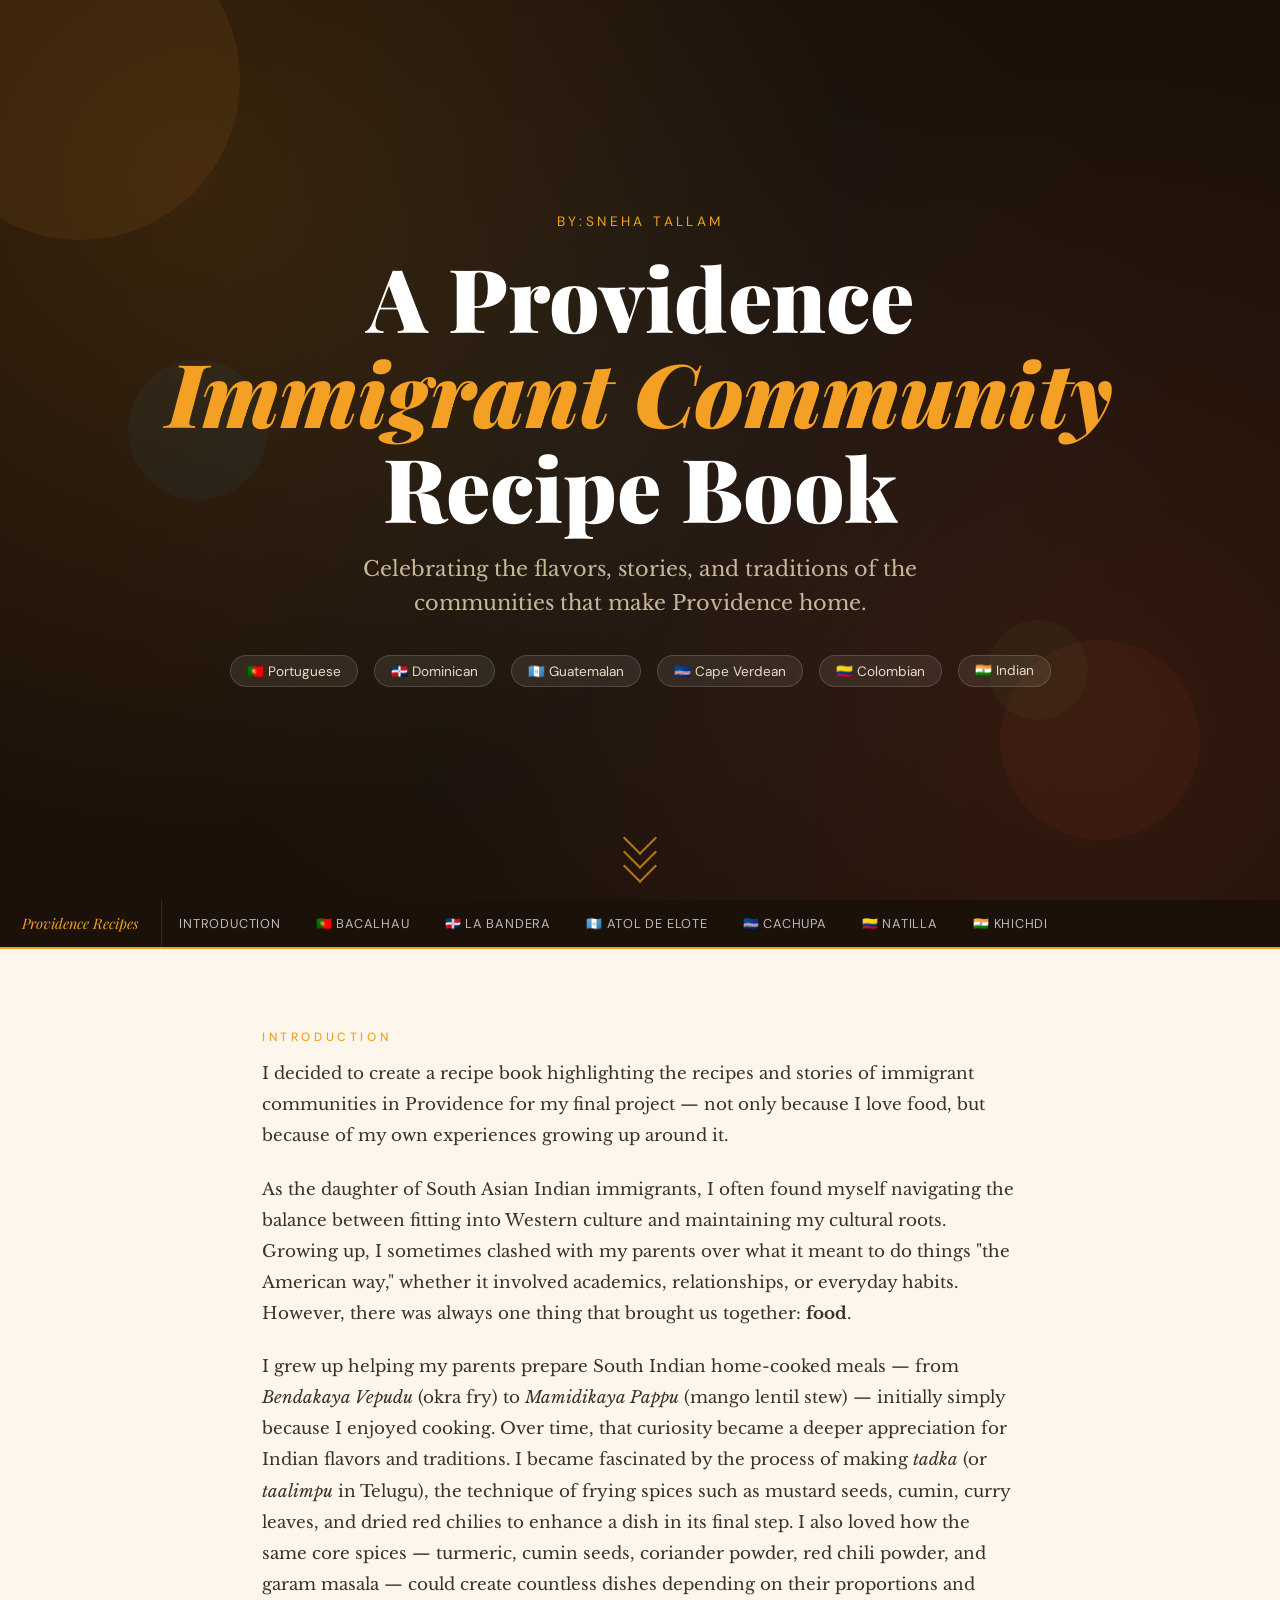
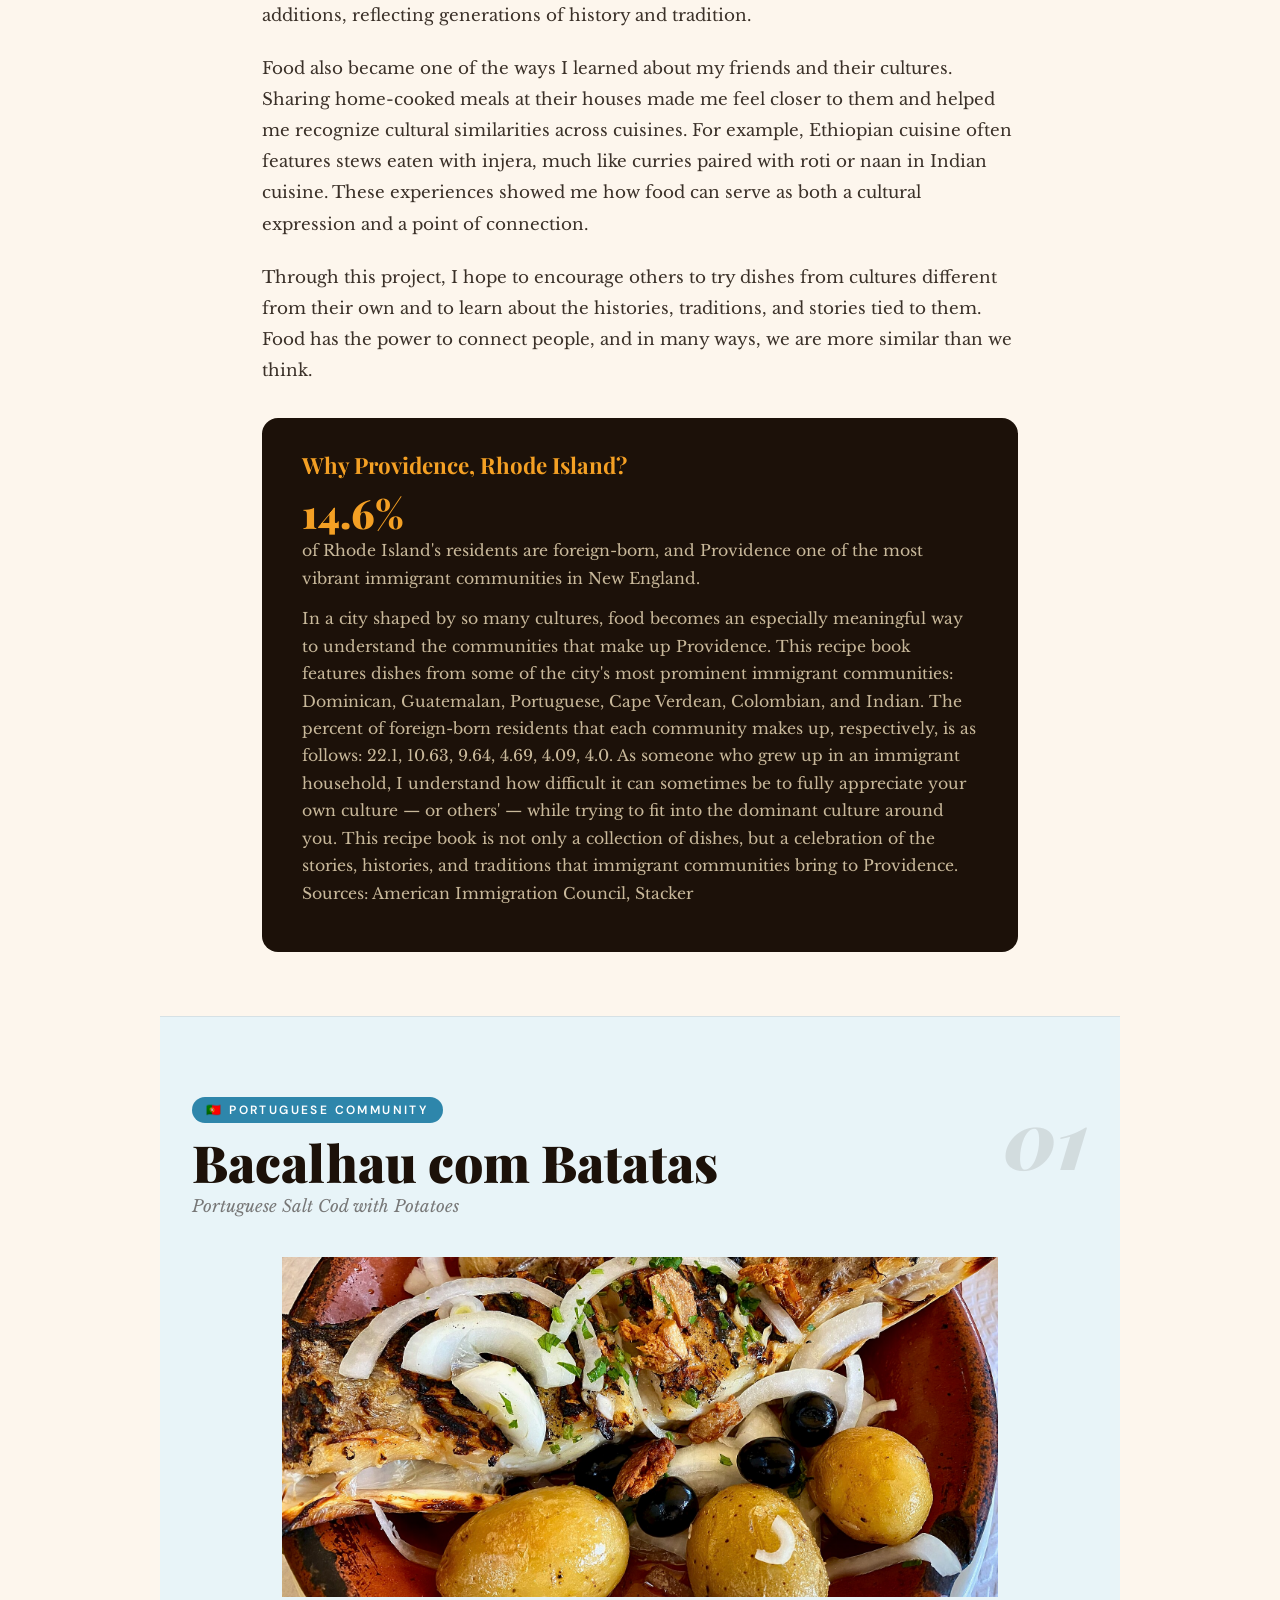
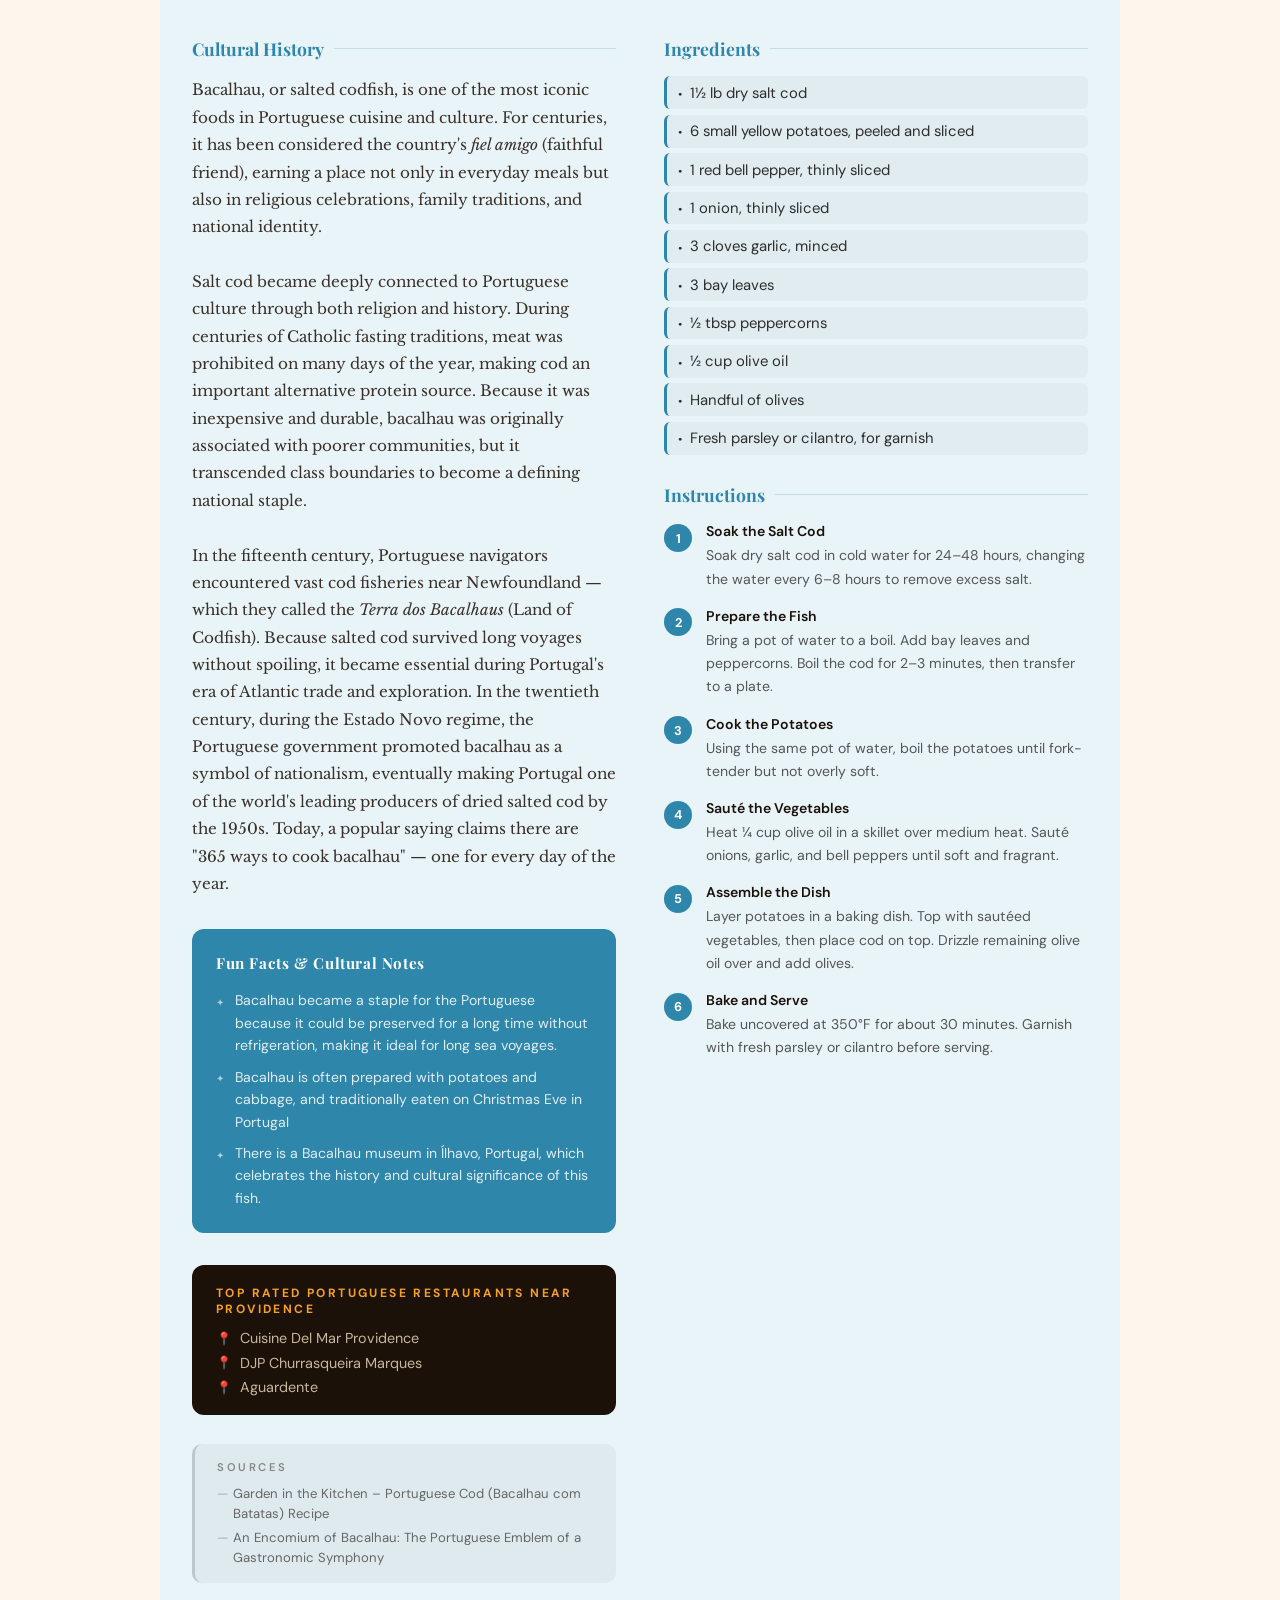
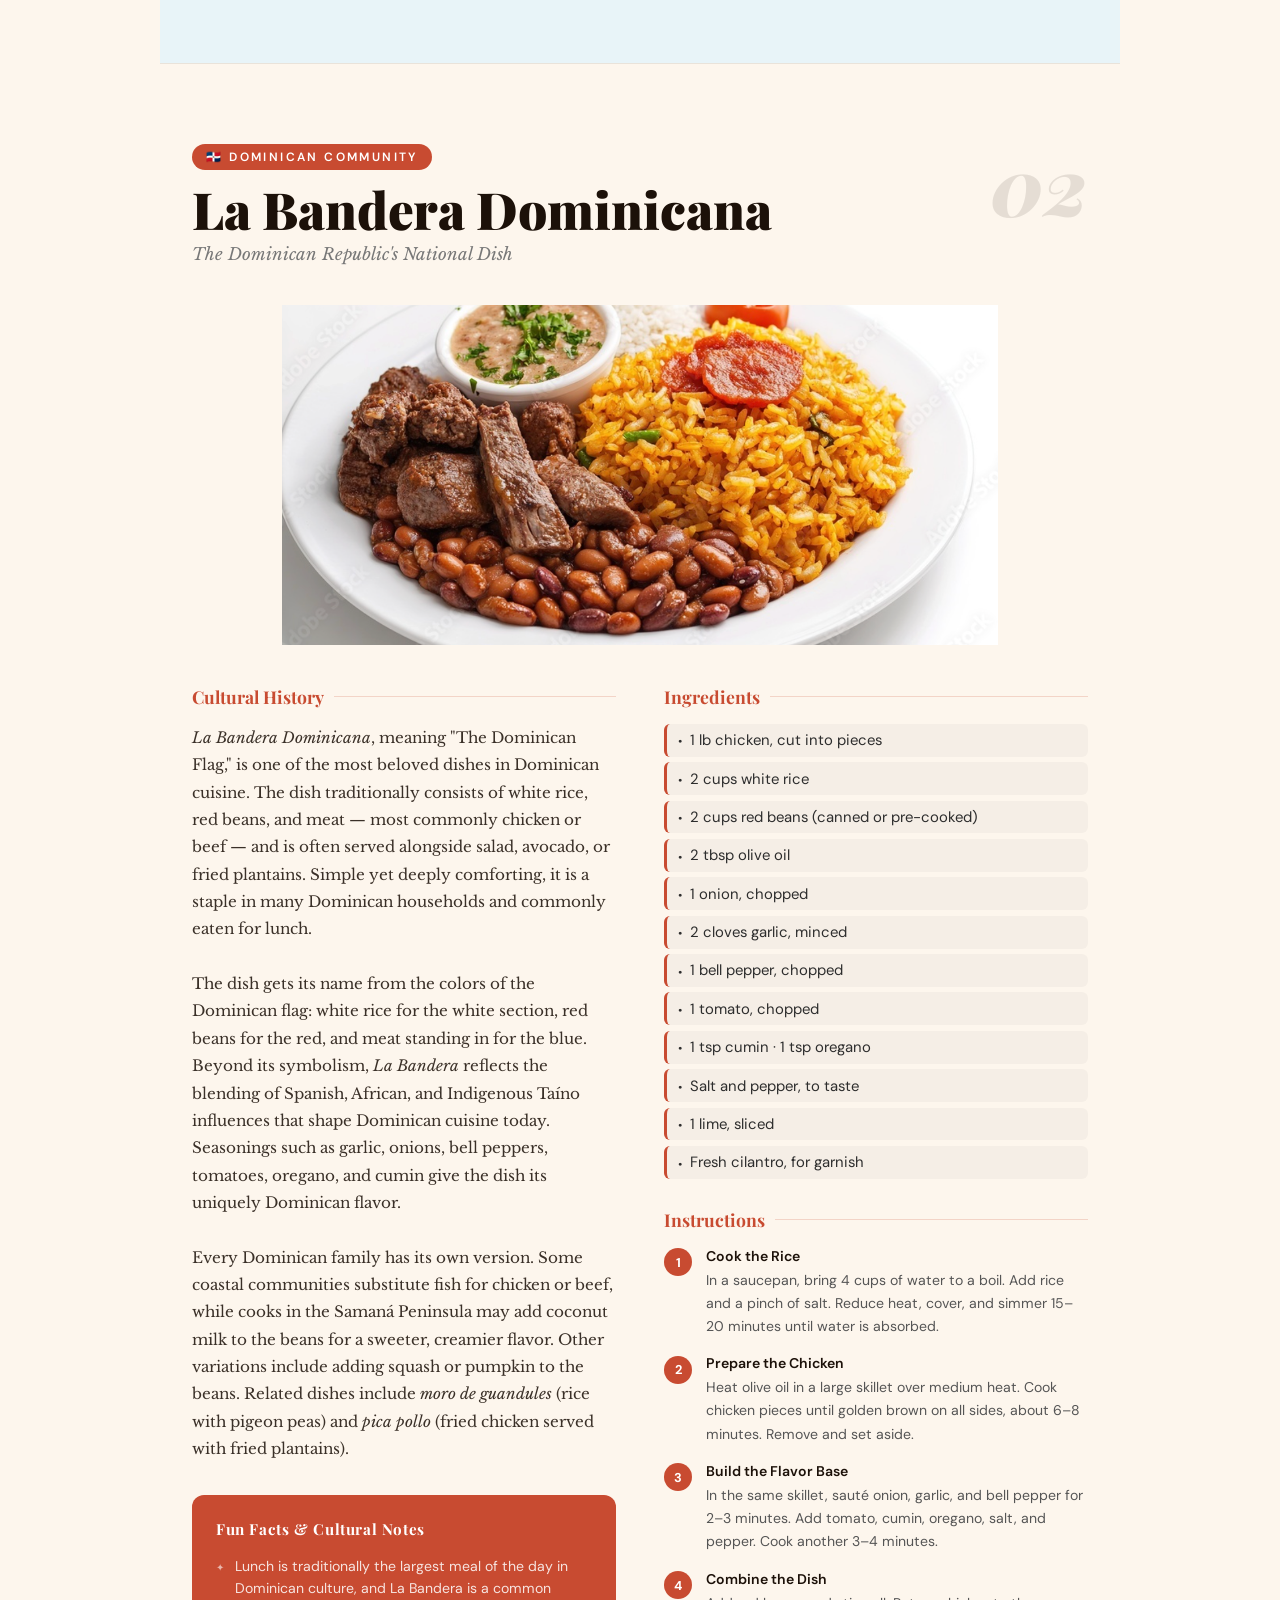
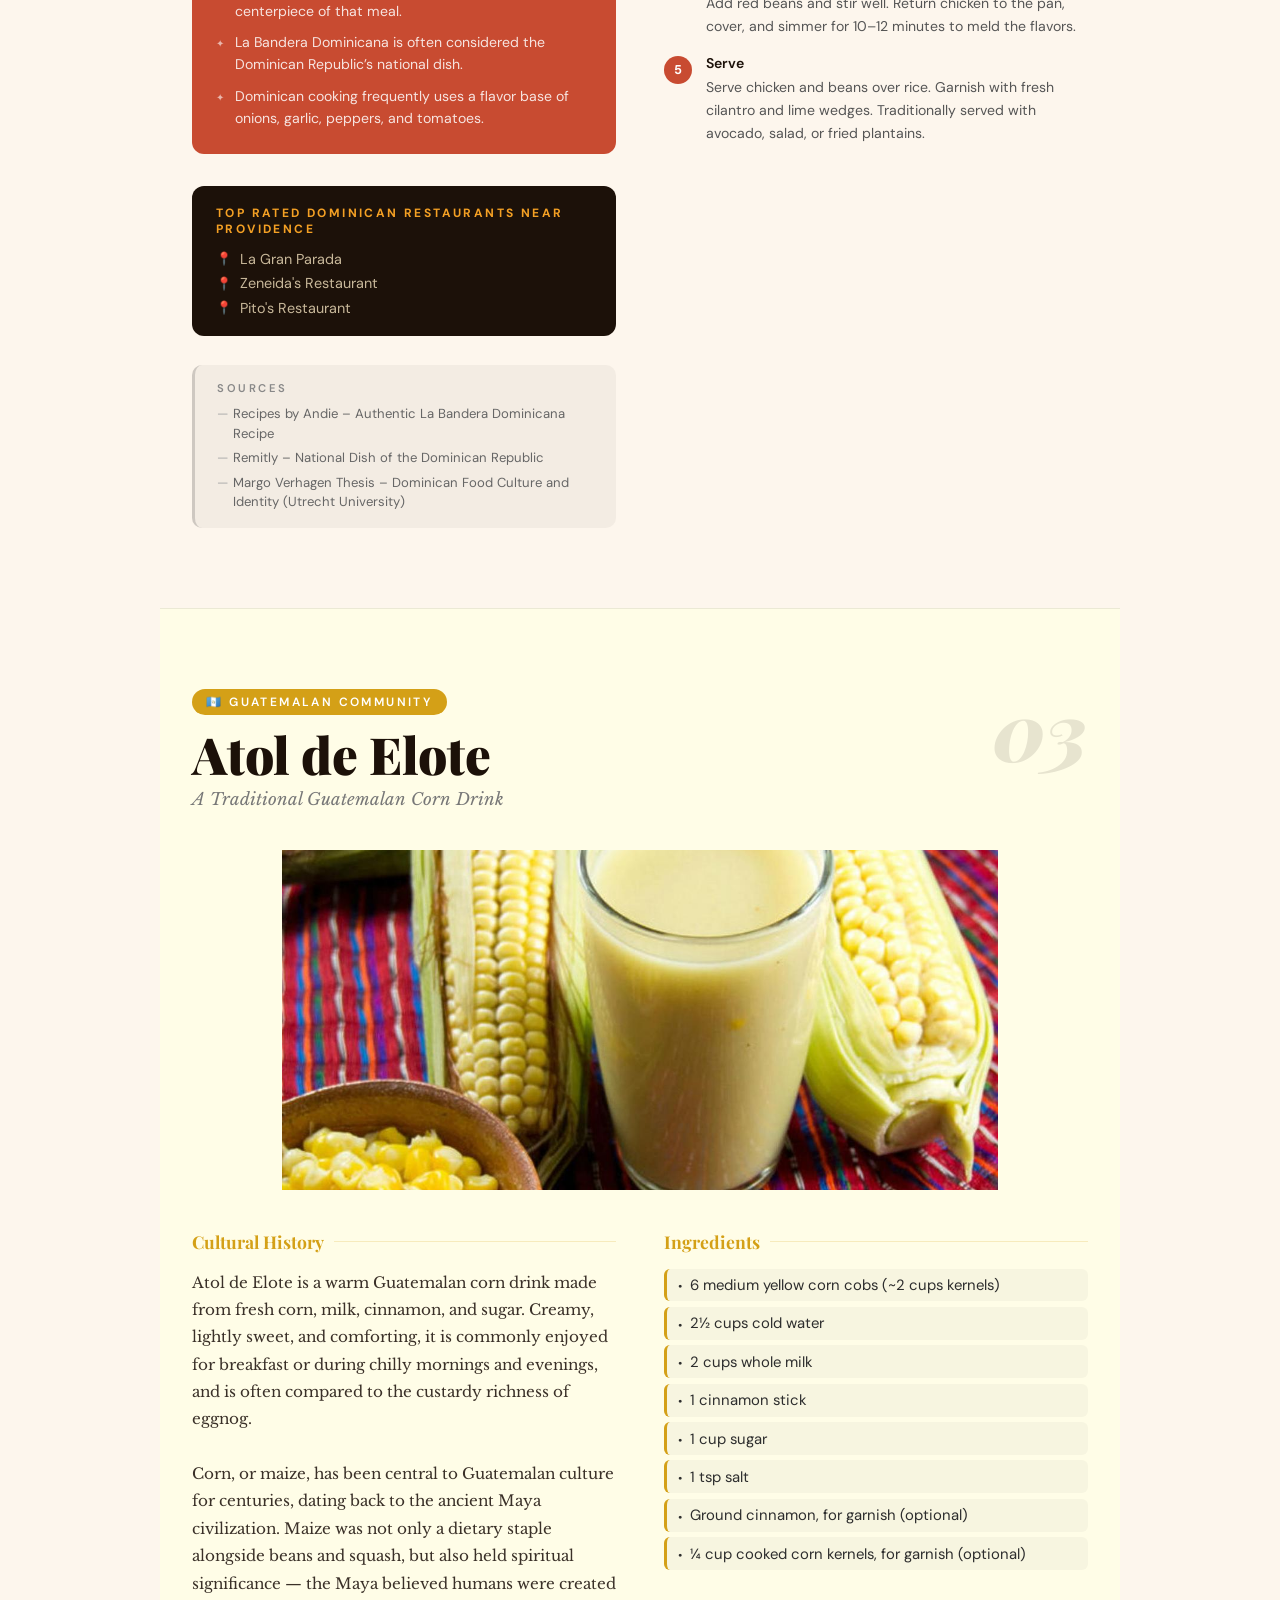
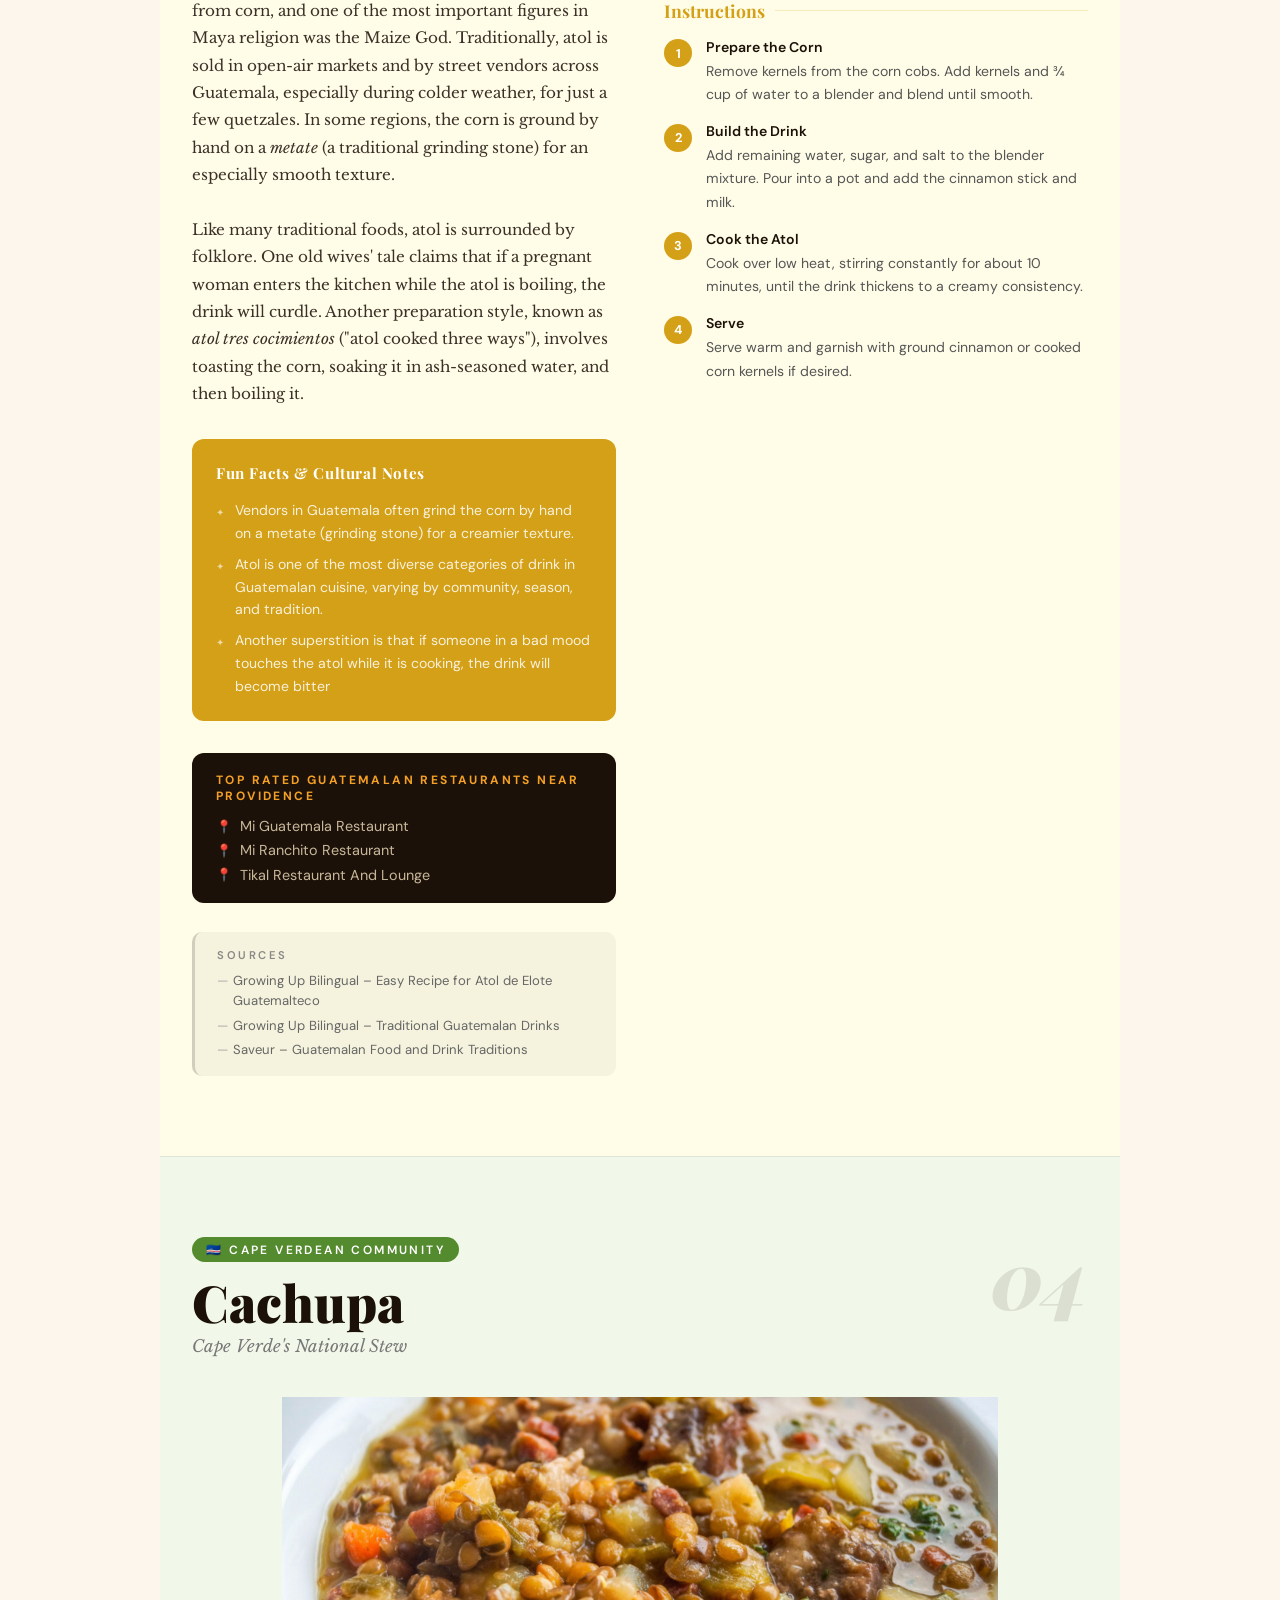
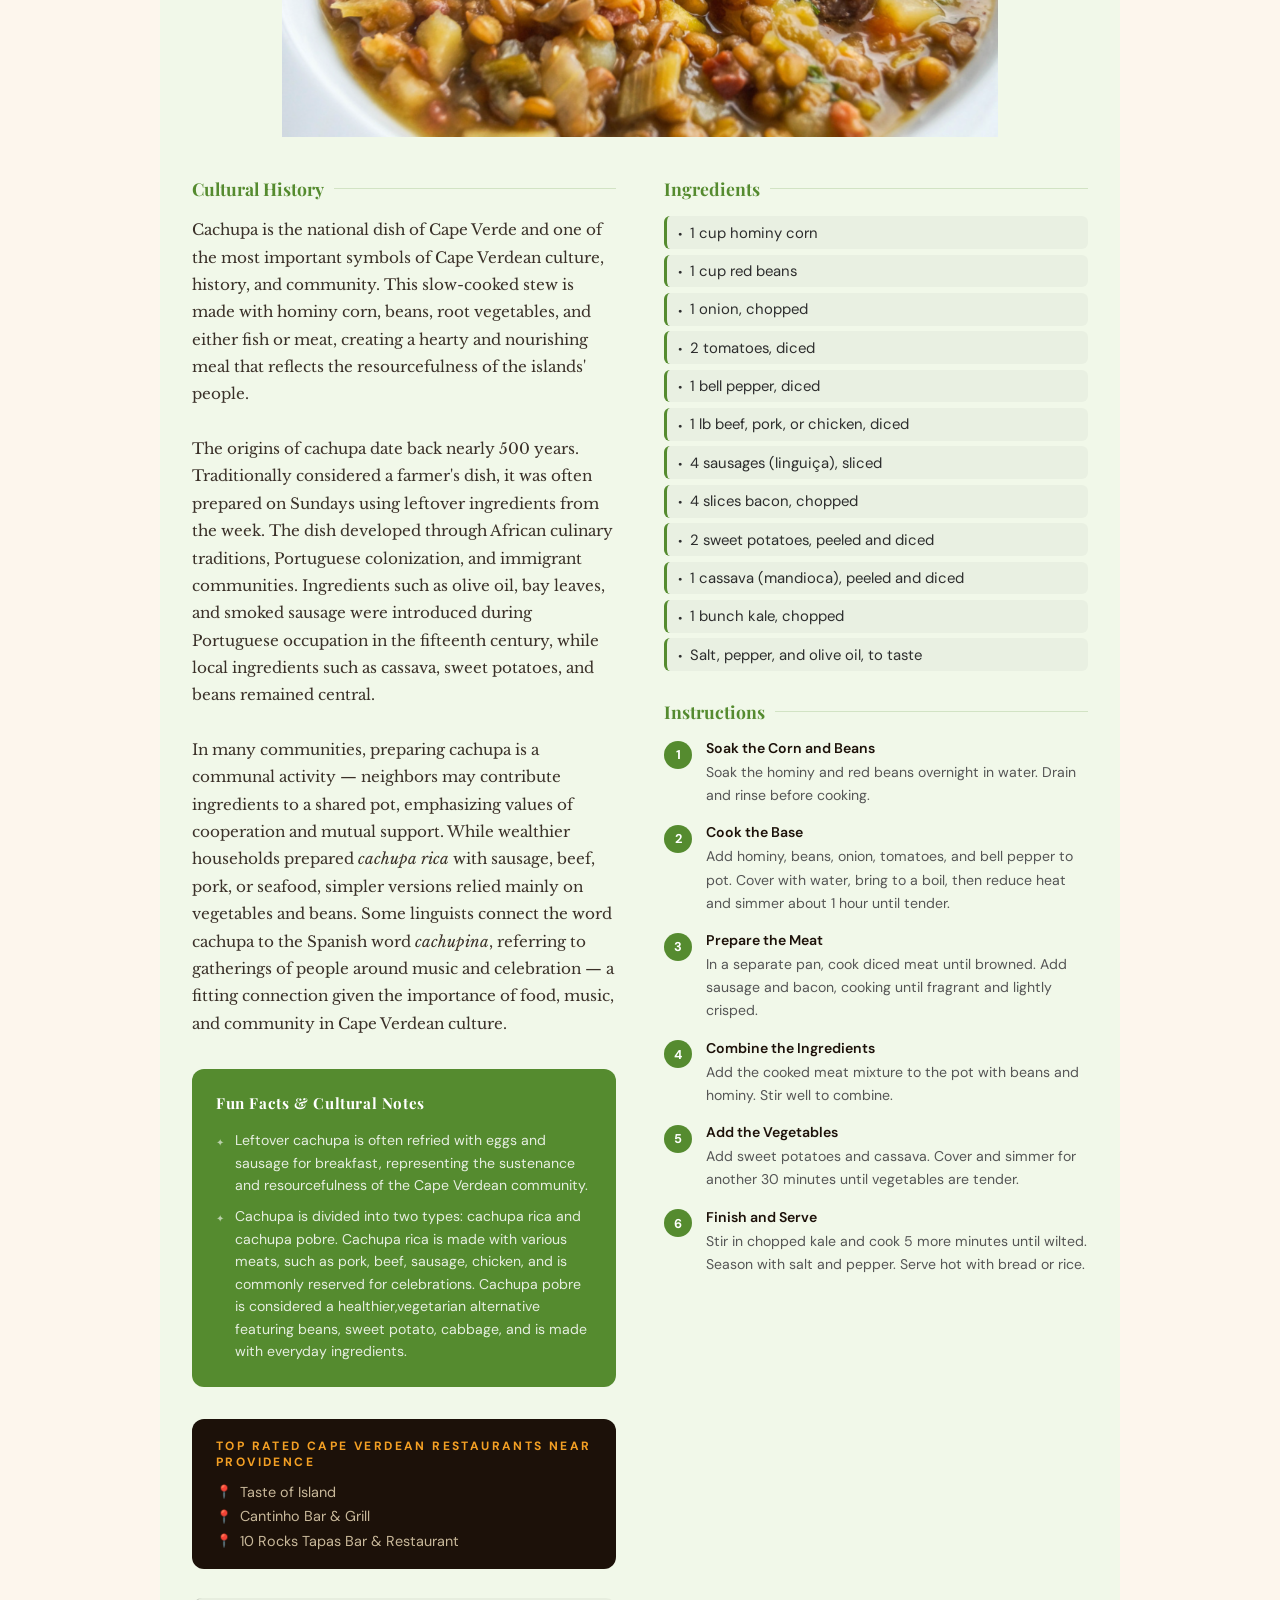
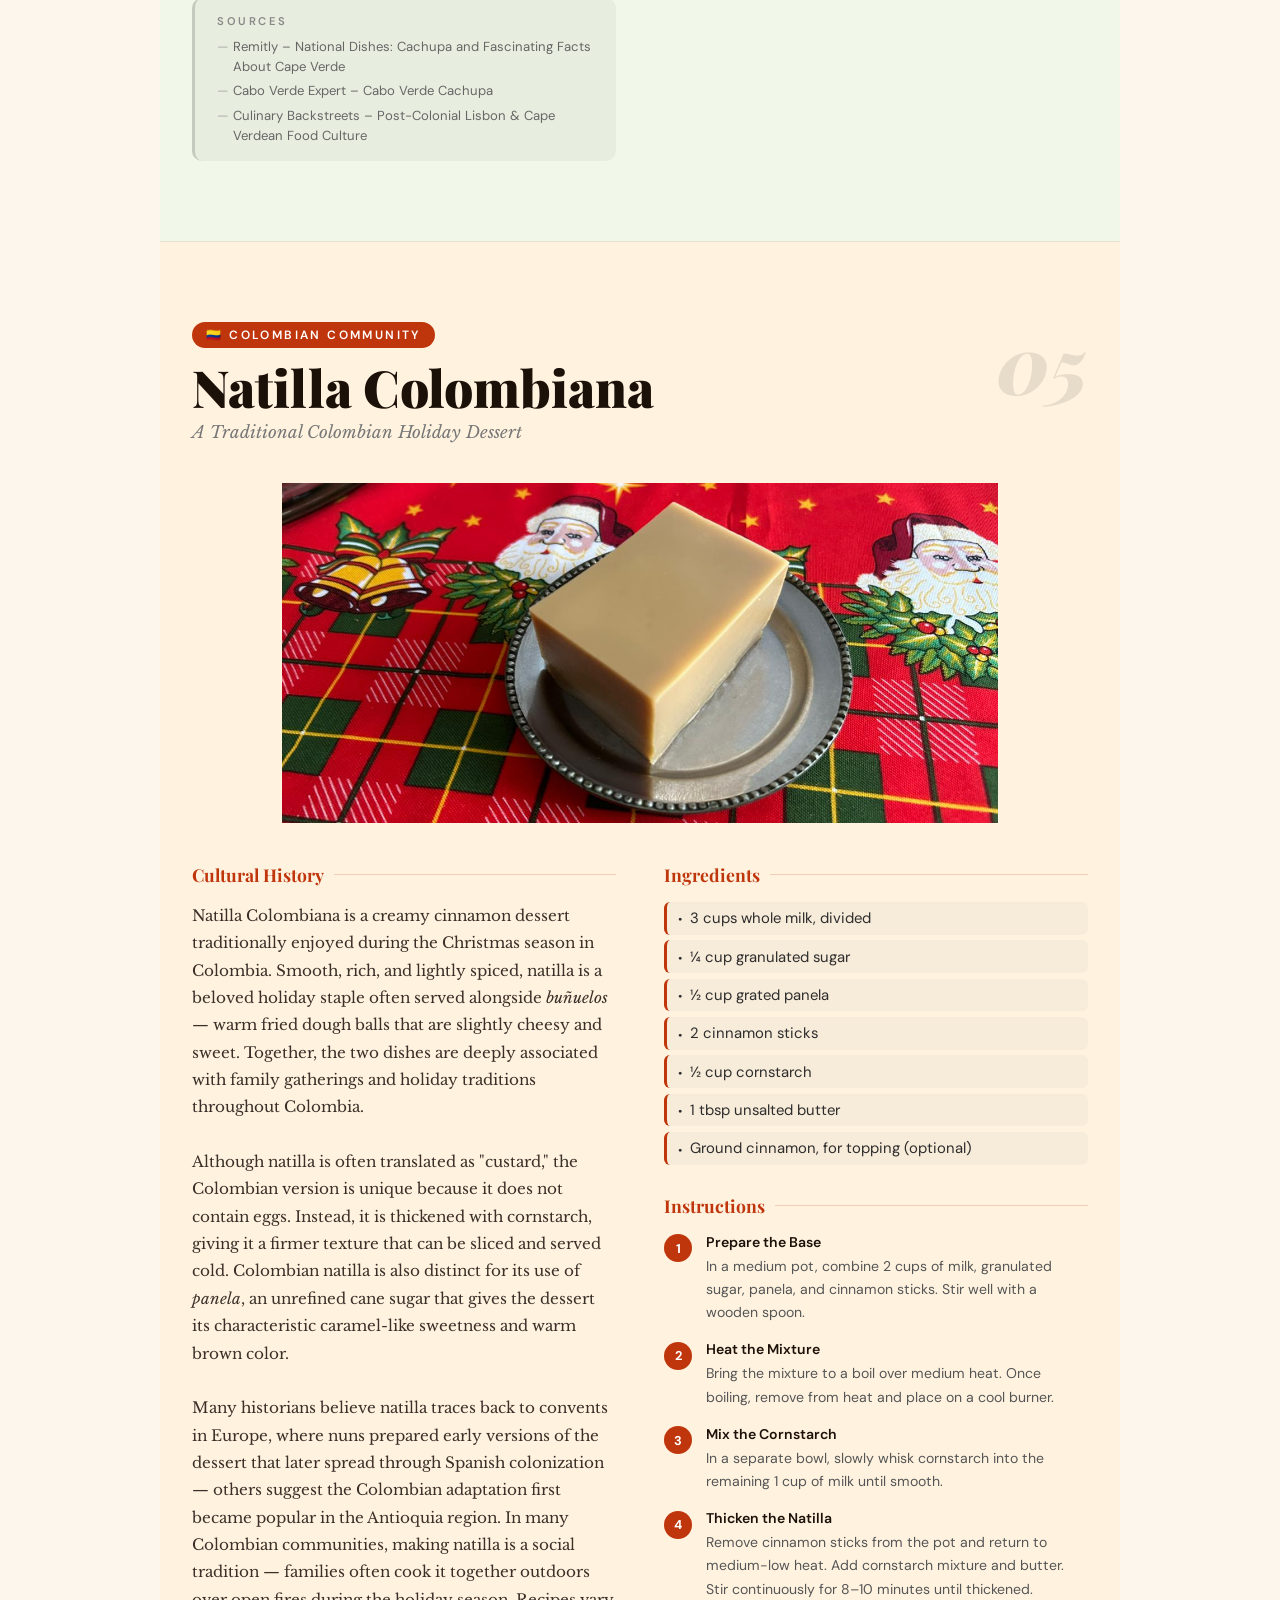
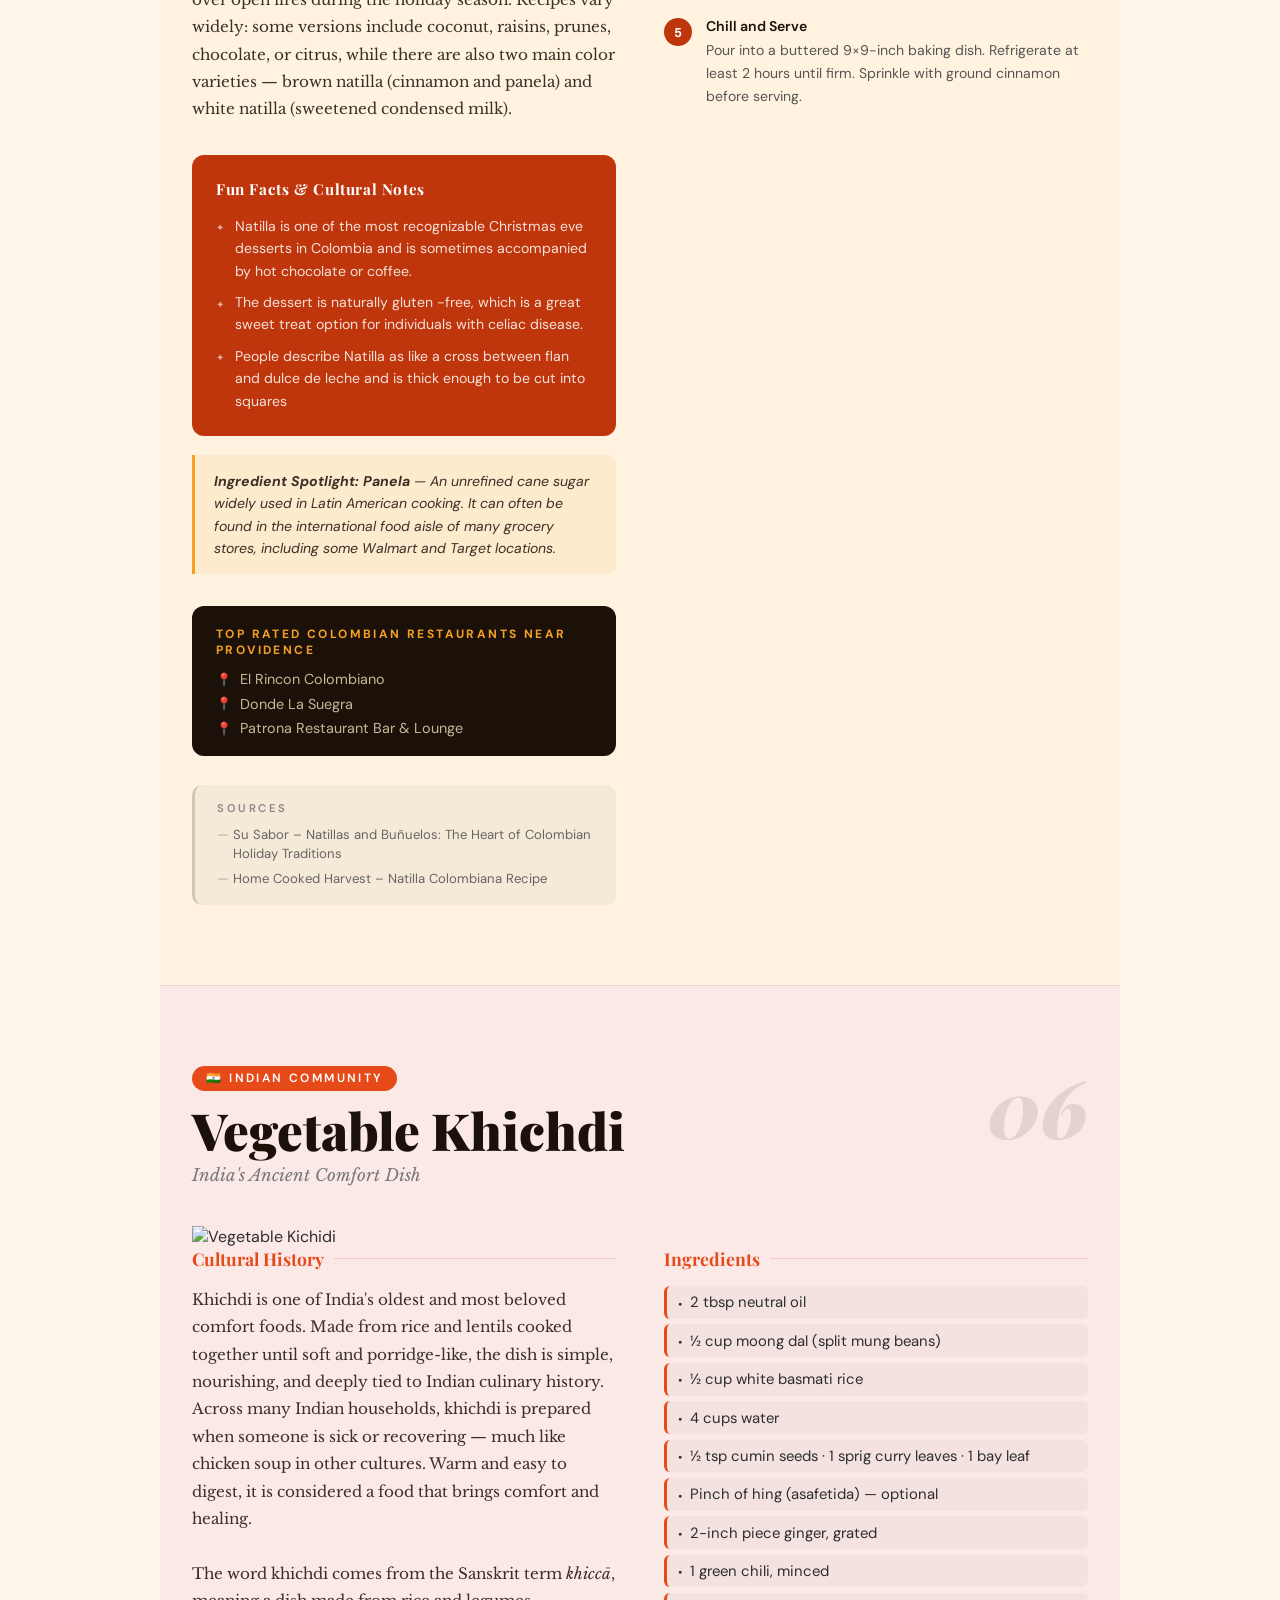
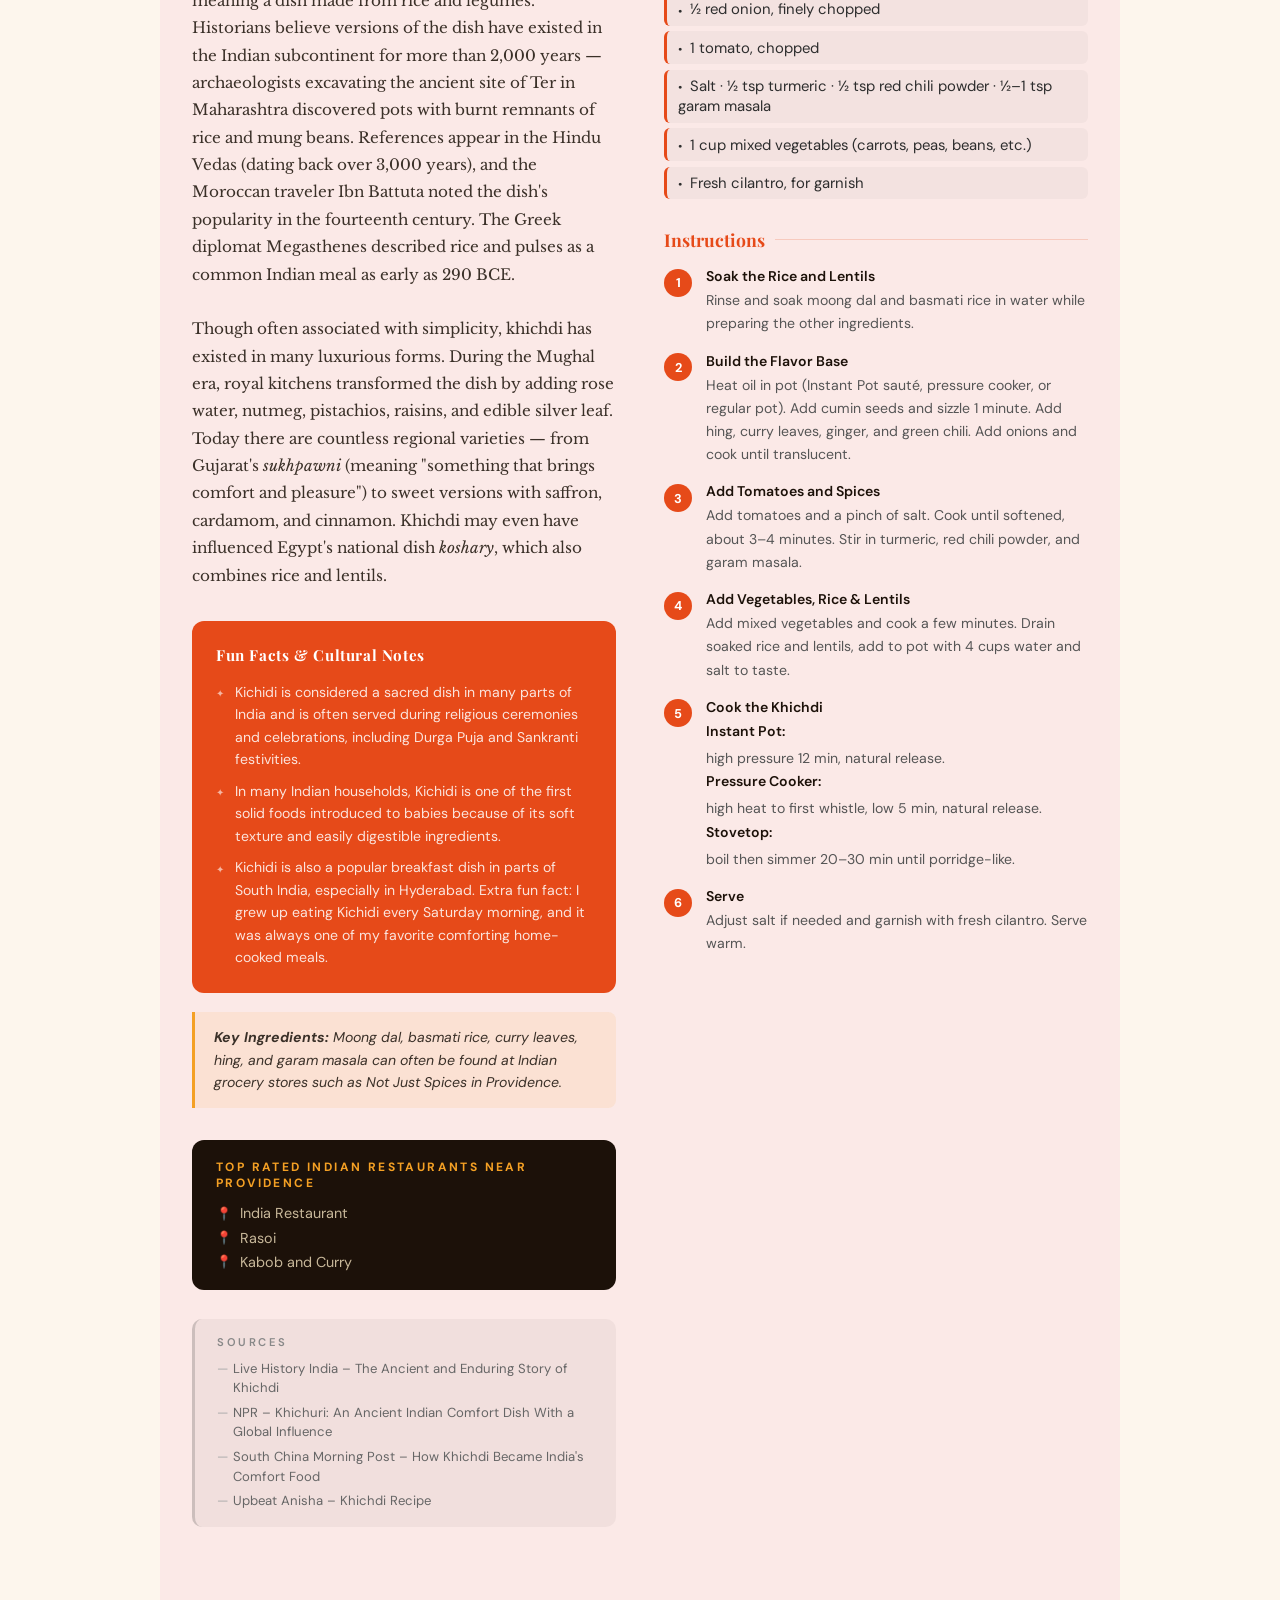
==== commit 456d0dfd: "Update index.html" ====
--- a/recipe_book /index.html
+++ b/recipe_book /index.html
@@ -244,10 +244,11 @@
       <div class="facts-box" style="background:var(--port-accent);">
         <h4>Fun Facts & Cultural Notes</h4>
         <ul class="facts-list">
-          <li>Different Portuguese regions have their own signature cod dishes and preparation styles.</li>
-          <li>Popular forms include fritters (<em>pastéis de bacalhau</em>), croquettes, layered casseroles like Bacalhau à Gomes de Sá, and soups.</li>
-          <li>Bacalhau is commonly served during Christmas Eve dinner in many Portuguese households.</li>
-          <li>The Estado Novo government used bacalhau as a tool of nationalist promotion, running an official "bacalhau campaign."</li>
+          <li>Bacalhau became a staple for the Portuguese because it could be preserved for a long time without refrigeration, making it ideal for long sea voyages.
+          </li>
+          <li>Bacalhau is often prepared with potatoes and cabbage, and  traditionally eaten on Christmas Eve in Portugal
+          </li>
+          <li>There is a Bacalhau museum in Ílhavo, Portugal, which celebrates the history and cultural significance of this fish. </li>
         </ul>
       </div>
 
@@ -320,9 +321,8 @@
         <h4>Fun Facts & Cultural Notes</h4>
         <ul class="facts-list">
           <li>Lunch is traditionally the largest meal of the day in Dominican culture, and La Bandera is a common centerpiece of that meal.</li>
-          <li>While the ingredients are simple, family recipes and seasoning styles are often passed down through generations.</li>
-          <li>Related dishes include <em>moro de guandules</em> (rice with pigeon peas) and <em>pica pollo</em> (fried chicken with plantains).</li>
-          <li>Some coastal communities use coconut milk in the beans for a sweeter regional variation.</li>
+          <li>La Bandera Dominicana is often considered the Dominican Republic’s national dish. </li>
+          <li>Dominican cooking frequently uses a flavor base of onions, garlic, peppers, and tomatoes. </li>
         </ul>
       </div>
 
@@ -397,10 +397,9 @@
       <div class="facts-box" style="background:var(--guat-accent);">
         <h4>Fun Facts & Cultural Notes</h4>
         <ul class="facts-list">
-          <li>There are many regional varieties of atol — <em>atol blanco</em> (white corn masa), <em>atol de masa</em> (nixtamalized corn), and versions with black beans or chocolate.</li>
+          <li>Vendors in Guatemala often grind the corn by hand on a metate (grinding stone) for a creamier texture. </li>
           <li>Atol is one of the most diverse categories of drink in Guatemalan cuisine, varying by community, season, and tradition.</li>
-          <li>Folklore says that if a pregnant woman enters the kitchen while atol is boiling, the drink will curdle.</li>
-          <li>The <em>atol tres cocimientos</em> preparation style involves toasting, soaking in ash water, and boiling the corn — three distinct stages.</li>
+          <li>Another superstition is that if someone in a bad mood touches the atol while it is cooking, the drink will become bitter</li>
         </ul>
       </div>
 
@@ -470,10 +469,8 @@
       <div class="facts-box" style="background:var(--cape-accent);">
         <h4>Fun Facts & Cultural Notes</h4>
         <ul class="facts-list">
-          <li>Leftover cachupa is often refried with eggs and sausage for breakfast the next morning.</li>
-          <li>Coastal communities such as Santo Antão and Santiago often include seafood like mussels or mackerel, while inland versions may use pork, chicken, or beef.</li>
-          <li>Some linguists connect "cachupa" to the Spanish word <em>cachupina</em>, meaning a gathering of people around music and celebration.</li>
-          <li>The dish is deeply associated with music, family gatherings, and Cape Verdean celebrations.</li>
+          <li>Leftover cachupa is often refried with eggs and sausage for breakfast, representing the sustenance and resourcefulness of the Cape Verdean community. </li>
+          <li>Cachupa is divided into two types: cachupa rica and cachupa pobre. Cachupa rica is made with various meats, such as pork, beef, sausage, chicken, and is commonly reserved for celebrations. Cachupa pobre is considered a healthier,vegetarian alternative featuring beans, sweet potato, cabbage, and is made with everyday ingredients. </li>        
         </ul>
       </div>
 
@@ -549,10 +546,10 @@
       <div class="facts-box" style="background:var(--col-accent);">
         <h4>Fun Facts & Cultural Notes</h4>
         <ul class="facts-list">
-          <li>Natilla is always served cold and sliced, not warm like a custard — its firmness comes entirely from cornstarch, not eggs.</li>
-          <li>There are two main color varieties: brown natilla (cinnamon and panela) and white natilla (sweetened condensed milk).</li>
-          <li>The Antioquia region is often cited as where the Colombian version of natilla first became widely popular.</li>
-          <li>Natilla and buñuelos are so closely paired that they are rarely served without each other during the Christmas season.</li>
+          <li>Natilla is one of the most recognizable Christmas eve desserts in Colombia and is sometimes accompanied by hot chocolate or coffee. </li>
+          <li>The dessert is naturally gluten -free, which is a great sweet treat option for individuals with celiac disease.  </li>
+          <li> People describe Natilla as like a cross between flan and dulce de leche and is thick enough to be cut into squares 
+          </li>
         </ul>
       </div>
 
@@ -624,10 +621,9 @@
       <div class="facts-box" style="background:var(--ind-accent);">
         <h4>Fun Facts & Cultural Notes</h4>
         <ul class="facts-list">
-          <li>Many Indians associate khichdi with childhood, home cooking, and being cared for — it is one of the first solid foods given to babies.</li>
-          <li>Sweet khichdi varieties exist across several regions, featuring saffron, cardamom, cinnamon, sugar, and thickened milk.</li>
-          <li>Gujarat's version is called <em>sukhpawni</em> — literally meaning "something that brings comfort and pleasure."</li>
-          <li>Khichdi may have influenced Egypt's national dish <em>koshary</em>, which similarly combines rice and lentils with additional ingredients.</li>
+          <li>Kichidi is considered a sacred dish in many parts of India and is often served during religious ceremonies and celebrations, including Durga Puja and Sankranti festivities.          </li>
+          <li>In many Indian households, Kichidi is one of the first solid foods introduced to babies because of its soft texture and easily digestible ingredients.          </li>
+          <li>Kichidi is also a popular breakfast dish in parts of South India, especially in Hyderabad. Extra fun fact: I grew up eating Kichidi every Saturday morning, and it was always one of my favorite comforting home-cooked meals.          </li>
         </ul>
       </div>
 
